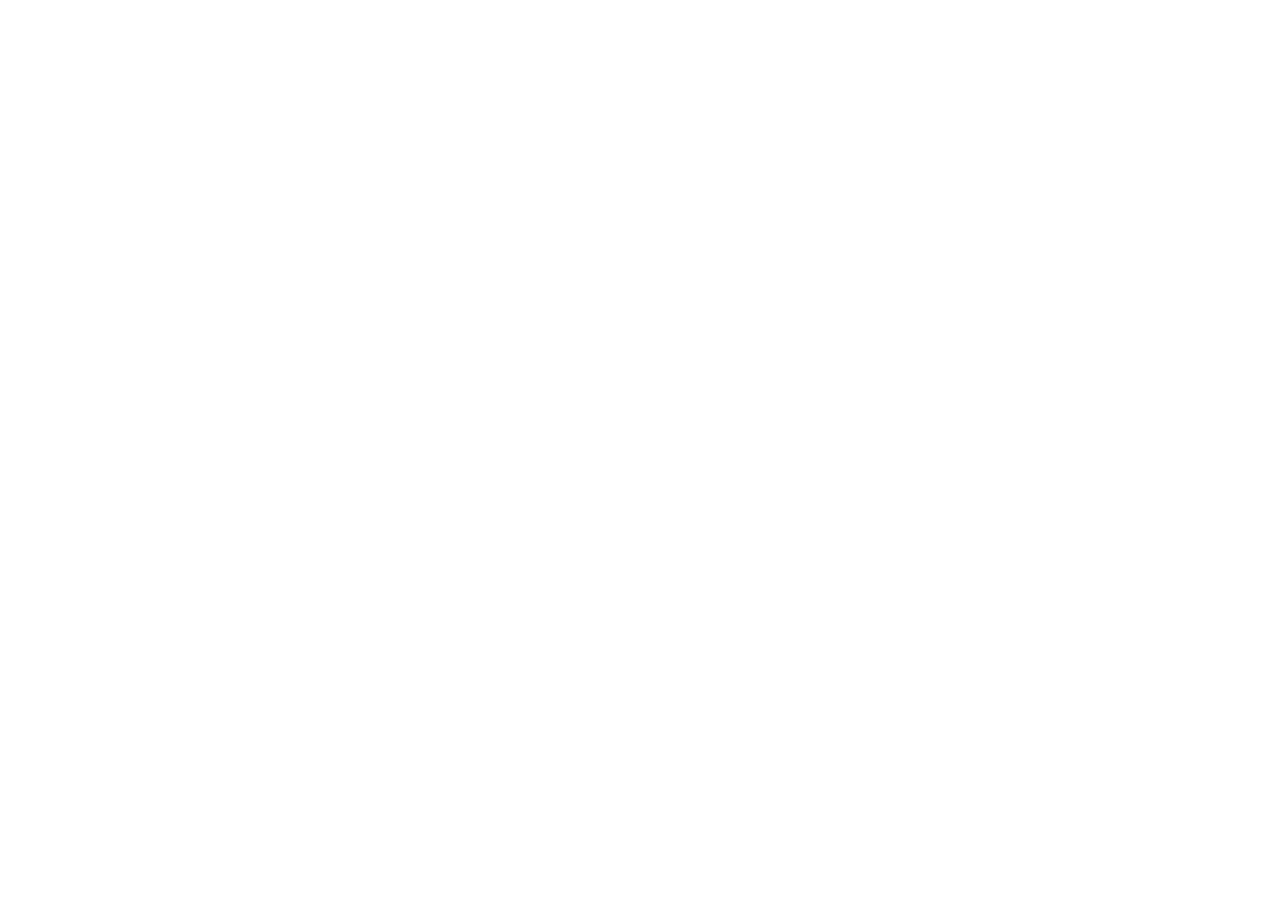
==== chapter.html @ 1bb2d806 "Add files via upload" ====
<!DOCTYPE html>
<html>
<head>
<title>Chapter Practice</title>
<link rel="stylesheet" href="style.css">
</head>

<body>

<h1 id="chapterTitle"></h1>

<div id="questions"></div>

<script src="script.js"></script>

</body>
</html>
---- style.css ----
body{
font-family:Arial;
max-width:800px;
margin:auto;
padding:20px;
}

.question{
border:1px solid #ccc;
padding:10px;
margin-bottom:15px;
}
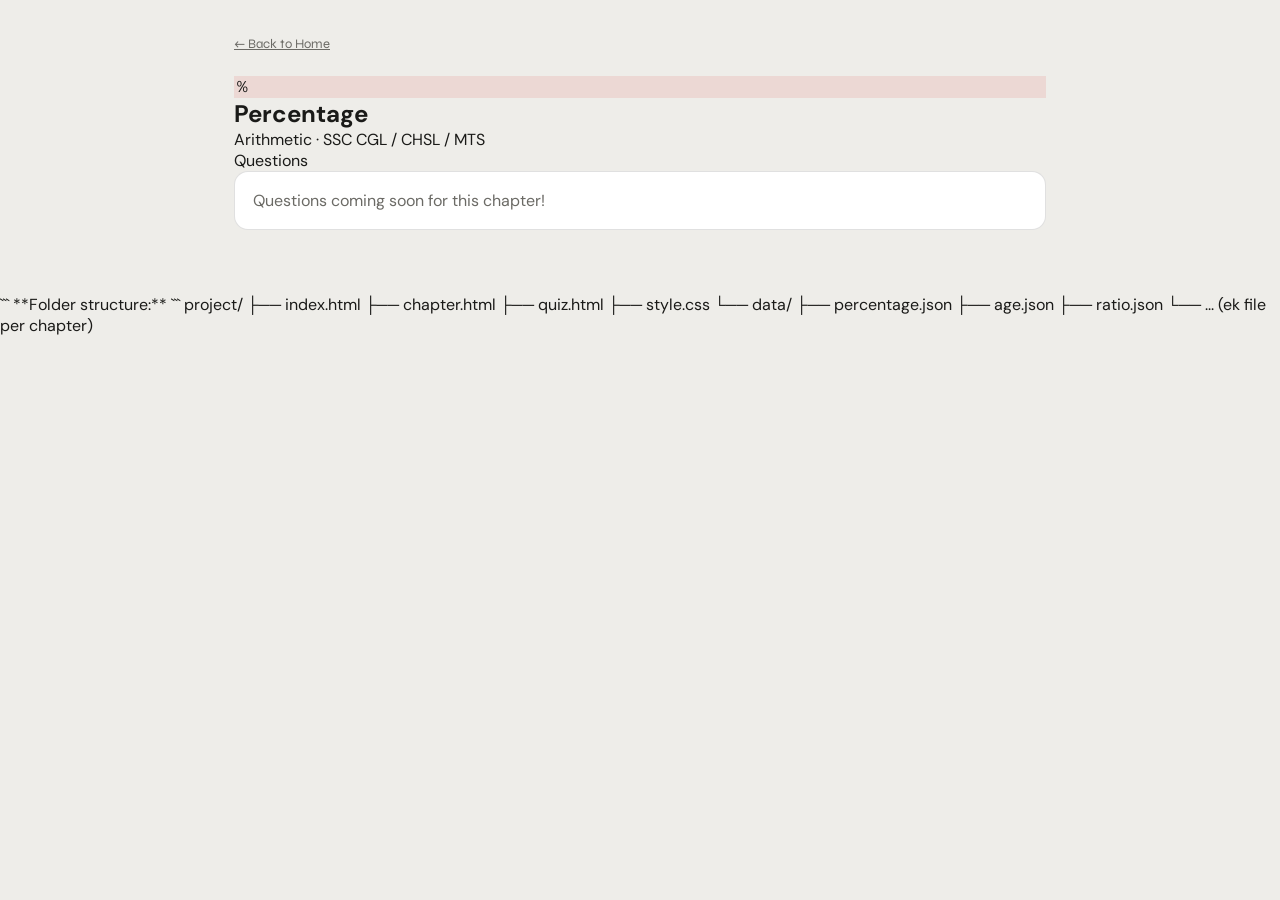
==== commit 5433eadc: "Update chapter.html" ====
--- a/chapter.html
+++ b/chapter.html
@@ -1,17 +1,181 @@
 <!DOCTYPE html>
-<html>
+<html lang="en">
 <head>
+<meta charset="UTF-8">
+<meta name="viewport" content="width=device-width, initial-scale=1.0">
 <title>Chapter Practice</title>
 <link rel="stylesheet" href="style.css">
 </head>
+<body>
+<div class="wrap">
 
-<body>
+  <a href="index.html" class="back-btn">← Back to Home</a>
 
-<h1 id="chapterTitle"></h1>
+  <div class="chapter-hero">
+    <div class="chapter-icon" id="chIcon"></div>
+    <div>
+      <h2 id="chTitle">Loading...</h2>
+      <p id="chMeta"></p>
+    </div>
+  </div>
 
-<div id="questions"></div>
+  <div class="section-title" id="qLabel">Questions</div>
+  <div id="qContainer"></div>
+  <div class="pagination" id="pagination"></div>
 
-<script src="script.js"></script>
+</div>
 
+<script>
+const chapterMeta = {
+  age:                     { name: "Age Problems",            icon: "👤", color: "#E24B4A", tag: "Algebra"    },
+  average:                 { name: "Average",                 icon: "📊", color: "#378ADD", tag: "Arithmetic" },
+  boat_stream:             { name: "Boat & Stream",           icon: "⛵", color: "#1D9E75", tag: "Speed"      },
+  "co-ordinate_geometry":  { name: "Coordinate Geometry",     icon: "📐", color: "#BA7517", tag: "Geometry"   },
+  compound_interest:       { name: "Compound Interest",       icon: "📈", color: "#7F77DD", tag: "Finance"    },
+  DI:                      { name: "Data Interpretation",     icon: "🔢", color: "#D4537E", tag: "DI"         },
+  discount:                { name: "Discount",                icon: "🏷️", color: "#1D9E75", tag: "Commerce"   },
+  geometry:                { name: "Geometry",                icon: "📏", color: "#E24B4A", tag: "Geometry"   },
+  height_distance:         { name: "Height & Distance",       icon: "🏔️", color: "#378ADD", tag: "Trig"       },
+  mensuration:             { name: "Mensuration",             icon: "📦", color: "#BA7517", tag: "Geometry"   },
+  mixture_alligation:      { name: "Mixture & Alligation",    icon: "⚗️", color: "#7F77DD", tag: "Arithmetic" },
+  partnership:             { name: "Partnership",             icon: "🤝", color: "#D4537E", tag: "Ratio"      },
+  percentage:              { name: "Percentage",              icon: "％", color: "#E24B4A", tag: "Arithmetic" },
+  "permutation_&_combination":{ name:"Permutation & Combination",icon:"🎲",color:"#378ADD", tag: "P&C"       },
+  pipe_cistern:            { name: "Pipe & Cistern",          icon: "🚿", color: "#1D9E75", tag: "Work"       },
+  probability:             { name: "Probability",             icon: "🎯", color: "#BA7517", tag: "P&C"        },
+  profit_loss:             { name: "Profit & Loss",           icon: "💰", color: "#7F77DD", tag: "Commerce"   },
+  proportion:              { name: "Proportion",              icon: "⚖️", color: "#D4537E", tag: "Ratio"      },
+  race_circular_motion:    { name: "Race & Circular Motion",  icon: "🏃", color: "#E24B4A", tag: "Speed"      },
+  ratio:                   { name: "Ratio",                   icon: "🔵", color: "#378ADD", tag: "Ratio"      },
+  simple_interest:         { name: "Simple Interest",         icon: "🏦", color: "#1D9E75", tag: "Finance"    },
+  statistics:              { name: "Statistics",              icon: "📉", color: "#BA7517", tag: "Stats"      },
+  time_discount:           { name: "Time & Discount",         icon: "⏳", color: "#7F77DD", tag: "Finance"    },
+  time_work:               { name: "Time & Work",             icon: "🔧", color: "#D4537E", tag: "Work"       },
+  train:                   { name: "Train",                   icon: "🚂", color: "#E24B4A", tag: "Speed"      },
+};
+
+const params  = new URLSearchParams(window.location.search);
+const slug    = params.get('chapter') || 'percentage';
+const meta    = chapterMeta[slug] || { name: slug, icon: "📘", color: "#E24B4A", tag: "" };
+
+// Apply chapter color globally
+document.documentElement.style.setProperty('--chapter-color', meta.color);
+
+// Fill hero
+document.getElementById('chTitle').textContent = meta.name;
+document.getElementById('chMeta').textContent  = `${meta.tag} · SSC CGL / CHSL / MTS`;
+const iconEl = document.getElementById('chIcon');
+iconEl.textContent = meta.icon;
+iconEl.style.background = meta.color + '22';
+
+// Load questions from JSON file
+const PER_PAGE = 10;
+let allQ = [], currentPage = 1;
+
+async function loadQuestions() {
+  try {
+    const res  = await fetch(`data/${slug}.json`);
+    allQ = await res.json();
+    document.getElementById('qLabel').textContent =
+      `${allQ.length} Questions`;
+    renderPage(1);
+    renderPagination();
+  } catch(e) {
+    document.getElementById('qContainer').innerHTML =
+      `<div class="q-card"><div class="q-text" style="color:var(--t2)">
+        Questions coming soon for this chapter!
+      </div></div>`;
+  }
+}
+
+function renderPage(page) {
+  currentPage = page;
+  const start = (page - 1) * PER_PAGE;
+  const slice = allQ.slice(start, start + PER_PAGE);
+  const container = document.getElementById('qContainer');
+
+  container.innerHTML = slice.map((q, i) => {
+    const qNum = start + i + 1;
+    const opts = q.options.map((o, oi) => `
+      <button class="opt" onclick="checkAns(this, ${oi}, ${q.answer}, '${escHtml(q.solution || '')}')"
+        data-idx="${oi}">${String.fromCharCode(65+oi)}. ${o}</button>
+    `).join('');
+    return `
+      <div class="q-card">
+        <div class="q-num">Q${qNum}</div>
+        <div class="q-text">${q.question}</div>
+        <div class="options" id="opts-${qNum}">${opts}</div>
+        <button class="show-ans-btn" onclick="showSolution(this, ${q.answer}, ${qNum})">
+          Show Answer
+        </button>
+        <div class="solution-box" id="sol-${qNum}"></div>
+      </div>`;
+  }).join('');
+
+  window.scrollTo({ top: 0, behavior: 'smooth' });
+  updatePaginationActive();
+}
+
+function checkAns(btn, selected, correct, solution) {
+  const container = btn.closest('.options');
+  const btns = container.querySelectorAll('.opt');
+  btns.forEach(b => { b.disabled = true; });
+  btn.classList.add(selected === correct ? 'correct' : 'wrong');
+  if (selected !== correct) btns[correct].classList.add('reveal');
+
+  // show solution
+  const card = btn.closest('.q-card');
+  const solBox = card.querySelector('.solution-box');
+  if (solution) {
+    solBox.innerHTML = `<strong>Solution:</strong> ${solution}`;
+    solBox.classList.add('open');
+  }
+}
+
+function showSolution(btn, correct, qNum) {
+  const card = btn.closest('.q-card');
+  const opts = card.querySelectorAll('.opt');
+  opts.forEach(b => b.disabled = true);
+  opts[correct].classList.add('reveal');
+  btn.style.display = 'none';
+  const solBox = document.getElementById(`sol-${qNum}`);
+  solBox.classList.add('open');
+}
+
+function renderPagination() {
+  const total = Math.ceil(allQ.length / PER_PAGE);
+  const pg = document.getElementById('pagination');
+  pg.innerHTML = Array.from({length: total}, (_, i) =>
+    `<button class="page-btn" onclick="renderPage(${i+1})">${i+1}</button>`
+  ).join('');
+  updatePaginationActive();
+}
+
+function updatePaginationActive() {
+  document.querySelectorAll('.page-btn').forEach((b, i) => {
+    b.classList.toggle('active', i + 1 === currentPage);
+  });
+}
+
+function escHtml(s) {
+  return s.replace(/'/g,"&#39;").replace(/"/g,"&quot;");
+}
+
+loadQuestions();
+</script>
 </body>
-</html>+</html>
+```
+
+**Folder structure:**
+```
+project/
+├── index.html
+├── chapter.html
+├── quiz.html
+├── style.css
+└── data/
+    ├── percentage.json
+    ├── age.json
+    ├── ratio.json
+    └── ... (ek file per chapter)
--- a/style.css
+++ b/style.css
@@ -1,12 +1,207 @@
-body{
-font-family:Arial;
-max-width:800px;
-margin:auto;
-padding:20px;
-}
-
-.question{
-border:1px solid #ccc;
-padding:10px;
-margin-bottom:15px;
-}+@import url('https://fonts.googleapis.com/css2?family=Syne:wght@400;600;700;800&family=DM+Sans:wght@400;500&display=swap');
+
+/* Reset */
+* {
+  box-sizing: border-box;
+  margin: 0;
+  padding: 0;
+  -webkit-tap-highlight-color: transparent;
+}
+
+html {
+  scroll-behavior: smooth;
+}
+
+:root {
+  --accent: #E24B4A;
+  --accent2: #378ADD;
+  --accent3: #1D9E75;
+  --bg: #ffffff;
+  --bg2: #f5f5f3;
+  --bg3: #eeede9;
+  --t1: #1a1a18;
+  --t2: #6b6a65;
+  --bd: rgba(0, 0, 0, 0.12);
+}
+
+body {
+  font-family: 'DM Sans', sans-serif;
+  background: var(--bg3);
+  color: var(--t1);
+  min-height: 100vh;
+}
+
+.wrap {
+  max-width: 860px;
+  margin: 0 auto;
+  padding: 2rem 1.5rem;
+}
+
+/* Hero */
+.hero {
+  text-align: center;
+  margin-bottom: 2rem;
+}
+.hero h1 {
+  font-family: 'Syne', sans-serif;
+  font-size: 2.2rem;
+  font-weight: 800;
+  letter-spacing: -0.03em;
+}
+.hero h1 span { color: var(--accent); }
+.hero p {
+  font-size: 14px;
+  color: var(--t2);
+  margin-top: 6px;
+}
+
+/* Search */
+.search-bar {
+  position: relative;
+  max-width: 480px;
+  margin: 1.2rem auto 0;
+}
+.search-bar input {
+  width: 100%;
+  padding: 10px 16px 10px 38px;
+  border: 1px solid #d0cfc8;
+  border-radius: 12px;
+  background: var(--bg);
+  font-size: 14px;
+  outline: none;
+}
+.search-bar input:focus {
+  border-color: var(--accent);
+  outline: 2px solid var(--accent);
+}
+.search-bar svg {
+  position: absolute;
+  left: 12px;
+  top: 50%;
+  transform: translateY(-50%);
+  opacity: 0.4;
+}
+
+/* Stats */
+.stats-row {
+  display: flex;
+  gap: 10px;
+  justify-content: center;
+  margin-bottom: 1.5rem;
+  flex-wrap: wrap;
+}
+.stat {
+  background: var(--bg);
+  border: 1px solid var(--bd);
+  border-radius: 8px;
+  padding: 10px 22px;
+  text-align: center;
+}
+.stat .num {
+  font-family: 'Syne', sans-serif;
+  font-size: 22px;
+  font-weight: 700;
+}
+.stat .lbl {
+  font-size: 11px;
+  color: var(--t2);
+}
+
+/* Grid */
+.grid {
+  display: grid;
+  grid-template-columns: repeat(auto-fill, minmax(150px, 1fr));
+  gap: 10px;
+  margin-bottom: 2rem;
+}
+
+.card {
+  background: var(--bg);
+  border: 1px solid var(--bd);
+  border-radius: 12px;
+  padding: 14px;
+  cursor: pointer;
+  transition: all 0.18s;
+  position: relative;
+  text-decoration: none;
+  display: block;
+  will-change: transform;
+}
+.card:hover {
+  border-color: var(--card-color, var(--accent));
+  transform: translateY(-2px);
+  background: var(--bg2);
+  box-shadow: 0 4px 16px rgba(0,0,0,0.07);
+}
+.card::before {
+  content: '';
+  position: absolute;
+  top: 0;
+  left: 0;
+  width: 3px;
+  height: 100%;
+  background: var(--card-color, var(--accent));
+}
+
+/* Quiz Button */
+.quiz-btn {
+  display: flex;
+  justify-content: space-between;
+  background: var(--accent);
+  color: #fff;
+  border-radius: 12px;
+  padding: 16px 22px;
+  font-family: 'Syne';
+  font-weight: 700;
+  text-decoration: none;
+}
+
+/* Chapter Page */
+.back-btn {
+  display: inline-flex;
+  gap: 6px;
+  font-family: 'Syne';
+  font-size: 13px;
+  color: var(--t2);
+  margin-bottom: 1.5rem;
+}
+
+.q-card {
+  background: var(--bg);
+  border: 1px solid var(--bd);
+  border-radius: 14px;
+  padding: 18px;
+  margin-bottom: 12px;
+}
+
+.options {
+  display: grid;
+  grid-template-columns: 1fr 1fr;
+  gap: 8px;
+}
+.opt {
+  padding: 9px 14px;
+  border: 1px solid var(--bd);
+  border-radius: 8px;
+  cursor: pointer;
+  background: var(--bg2);
+}
+
+.pagination {
+  display: flex;
+  justify-content: center;
+  gap: 8px;
+  margin-top: 2rem;
+}
+
+/* Dark Mode (ONLY variables) */
+@media (prefers-color-scheme: dark) {
+  :root {
+    --bg: #1e1e1c;
+    --bg2: #2a2a28;
+    --bg3: #161614;
+    --t1: #f0efe8;
+    --t2: #9a9990;
+    --bd: rgba(255,255,255,0.1);
+  }
+}
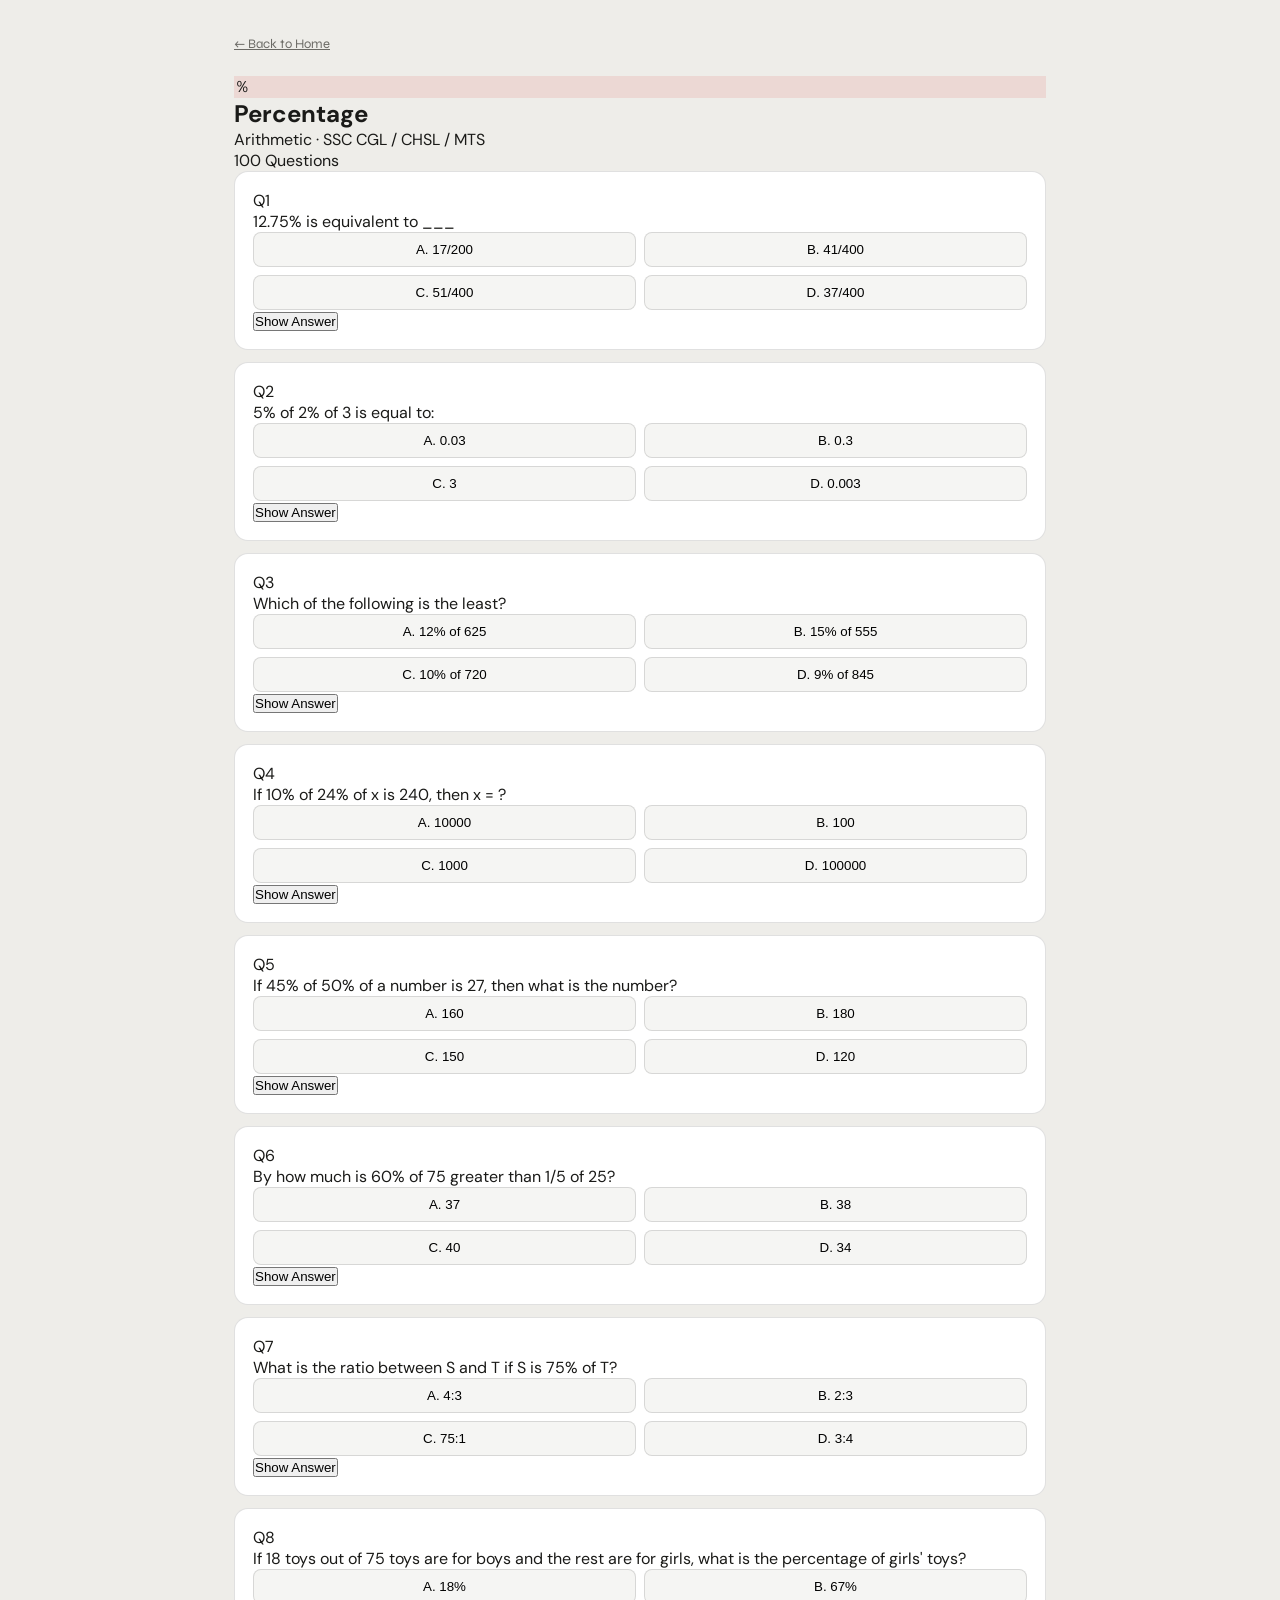
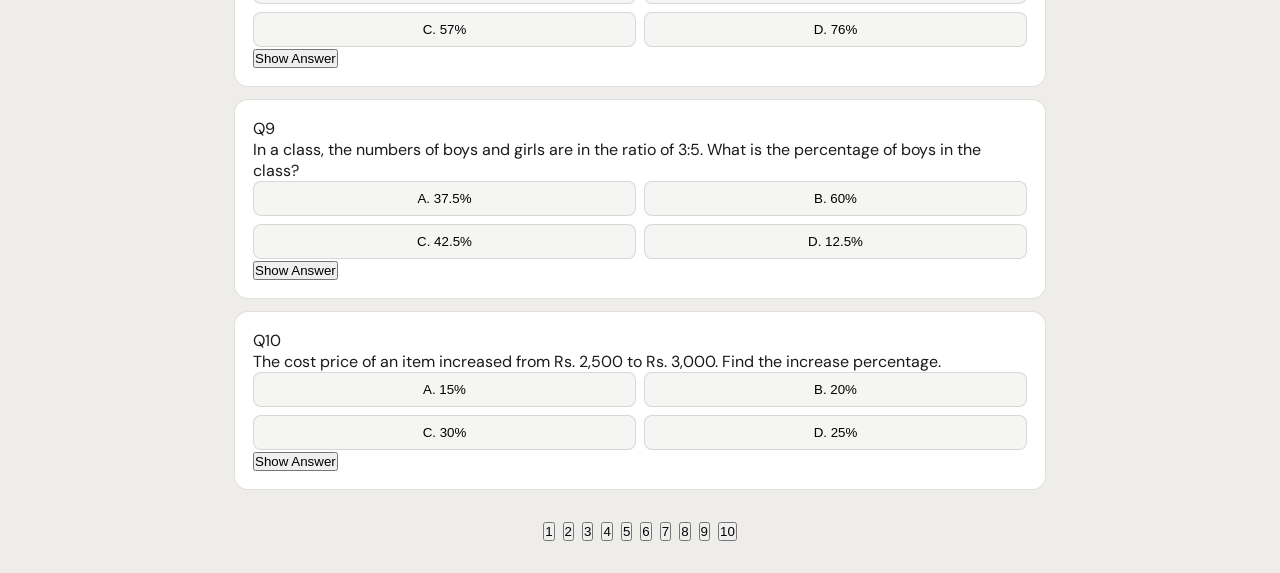
==== commit b7991bcd: "Refactor chapter.html for improved structure" ====
--- a/chapter.html
+++ b/chapter.html
@@ -27,64 +27,70 @@
 
 <script>
 const chapterMeta = {
-  age:                     { name: "Age Problems",            icon: "👤", color: "#E24B4A", tag: "Algebra"    },
-  average:                 { name: "Average",                 icon: "📊", color: "#378ADD", tag: "Arithmetic" },
-  boat_stream:             { name: "Boat & Stream",           icon: "⛵", color: "#1D9E75", tag: "Speed"      },
-  "co-ordinate_geometry":  { name: "Coordinate Geometry",     icon: "📐", color: "#BA7517", tag: "Geometry"   },
-  compound_interest:       { name: "Compound Interest",       icon: "📈", color: "#7F77DD", tag: "Finance"    },
-  DI:                      { name: "Data Interpretation",     icon: "🔢", color: "#D4537E", tag: "DI"         },
-  discount:                { name: "Discount",                icon: "🏷️", color: "#1D9E75", tag: "Commerce"   },
-  geometry:                { name: "Geometry",                icon: "📏", color: "#E24B4A", tag: "Geometry"   },
-  height_distance:         { name: "Height & Distance",       icon: "🏔️", color: "#378ADD", tag: "Trig"       },
-  mensuration:             { name: "Mensuration",             icon: "📦", color: "#BA7517", tag: "Geometry"   },
-  mixture_alligation:      { name: "Mixture & Alligation",    icon: "⚗️", color: "#7F77DD", tag: "Arithmetic" },
-  partnership:             { name: "Partnership",             icon: "🤝", color: "#D4537E", tag: "Ratio"      },
-  percentage:              { name: "Percentage",              icon: "％", color: "#E24B4A", tag: "Arithmetic" },
-  "permutation_&_combination":{ name:"Permutation & Combination",icon:"🎲",color:"#378ADD", tag: "P&C"       },
-  pipe_cistern:            { name: "Pipe & Cistern",          icon: "🚿", color: "#1D9E75", tag: "Work"       },
-  probability:             { name: "Probability",             icon: "🎯", color: "#BA7517", tag: "P&C"        },
-  profit_loss:             { name: "Profit & Loss",           icon: "💰", color: "#7F77DD", tag: "Commerce"   },
-  proportion:              { name: "Proportion",              icon: "⚖️", color: "#D4537E", tag: "Ratio"      },
-  race_circular_motion:    { name: "Race & Circular Motion",  icon: "🏃", color: "#E24B4A", tag: "Speed"      },
-  ratio:                   { name: "Ratio",                   icon: "🔵", color: "#378ADD", tag: "Ratio"      },
-  simple_interest:         { name: "Simple Interest",         icon: "🏦", color: "#1D9E75", tag: "Finance"    },
-  statistics:              { name: "Statistics",              icon: "📉", color: "#BA7517", tag: "Stats"      },
-  time_discount:           { name: "Time & Discount",         icon: "⏳", color: "#7F77DD", tag: "Finance"    },
-  time_work:               { name: "Time & Work",             icon: "🔧", color: "#D4537E", tag: "Work"       },
-  train:                   { name: "Train",                   icon: "🚂", color: "#E24B4A", tag: "Speed"      },
+  age:                        { name: "Age Problems",             icon: "👤", color: "#E24B4A", tag: "Algebra"    },
+  average:                    { name: "Average",                  icon: "📊", color: "#378ADD", tag: "Arithmetic" },
+  boat_stream:                { name: "Boat & Stream",            icon: "⛵", color: "#1D9E75", tag: "Speed"      },
+  "co-ordinate_geometry":     { name: "Coordinate Geometry",      icon: "📐", color: "#BA7517", tag: "Geometry"   },
+  compound_interest:          { name: "Compound Interest",        icon: "📈", color: "#7F77DD", tag: "Finance"    },
+  DI:                         { name: "Data Interpretation",      icon: "🔢", color: "#D4537E", tag: "DI"         },
+  discount:                   { name: "Discount",                 icon: "🏷️", color: "#1D9E75", tag: "Commerce"   },
+  geometry:                   { name: "Geometry",                 icon: "📏", color: "#E24B4A", tag: "Geometry"   },
+  height_distance:            { name: "Height & Distance",        icon: "🏔️", color: "#378ADD", tag: "Trig"       },
+  mensuration:                { name: "Mensuration",              icon: "📦", color: "#BA7517", tag: "Geometry"   },
+  mixture_alligation:         { name: "Mixture & Alligation",     icon: "⚗️", color: "#7F77DD", tag: "Arithmetic" },
+  partnership:                { name: "Partnership",              icon: "🤝", color: "#D4537E", tag: "Ratio"      },
+  percentage:                 { name: "Percentage",               icon: "％", color: "#E24B4A", tag: "Arithmetic" },
+  "permutation_&_combination":{ name: "Permutation & Combination",icon: "🎲", color: "#378ADD", tag: "P&C"        },
+  pipe_cistern:               { name: "Pipe & Cistern",           icon: "🚿", color: "#1D9E75", tag: "Work"       },
+  probability:                { name: "Probability",              icon: "🎯", color: "#BA7517", tag: "P&C"        },
+  profit_loss:                { name: "Profit & Loss",            icon: "💰", color: "#7F77DD", tag: "Commerce"   },
+  proportion:                 { name: "Proportion",               icon: "⚖️", color: "#D4537E", tag: "Ratio"      },
+  race_circular_motion:       { name: "Race & Circular Motion",   icon: "🏃", color: "#E24B4A", tag: "Speed"      },
+  ratio:                      { name: "Ratio",                    icon: "🔵", color: "#378ADD", tag: "Ratio"      },
+  simple_interest:            { name: "Simple Interest",          icon: "🏦", color: "#1D9E75", tag: "Finance"    },
+  statistics:                 { name: "Statistics",               icon: "📉", color: "#BA7517", tag: "Stats"      },
+  time_discount:              { name: "Time & Discount",          icon: "⏳", color: "#7F77DD", tag: "Finance"    },
+  time_work:                  { name: "Time & Work",              icon: "🔧", color: "#D4537E", tag: "Work"       },
+  train:                      { name: "Train",                    icon: "🚂", color: "#E24B4A", tag: "Speed"      },
 };
 
-const params  = new URLSearchParams(window.location.search);
-const slug    = params.get('chapter') || 'percentage';
-const meta    = chapterMeta[slug] || { name: slug, icon: "📘", color: "#E24B4A", tag: "" };
+// "A" -> 0, "B" -> 1, "C" -> 2, "D" -> 3
+function answerToIndex(ans) {
+  return "ABCD".indexOf(ans.trim().toUpperCase());
+}
 
-// Apply chapter color globally
+const params = new URLSearchParams(window.location.search);
+const slug   = params.get('chapter') || 'percentage';
+const meta   = chapterMeta[slug] || { name: slug, icon: "📘", color: "#E24B4A", tag: "" };
+
 document.documentElement.style.setProperty('--chapter-color', meta.color);
+document.title = meta.name + " · CGL Practice";
 
-// Fill hero
 document.getElementById('chTitle').textContent = meta.name;
-document.getElementById('chMeta').textContent  = `${meta.tag} · SSC CGL / CHSL / MTS`;
+document.getElementById('chMeta').textContent  = meta.tag + ' · SSC CGL / CHSL / MTS';
 const iconEl = document.getElementById('chIcon');
-iconEl.textContent = meta.icon;
+iconEl.textContent  = meta.icon;
 iconEl.style.background = meta.color + '22';
 
-// Load questions from JSON file
 const PER_PAGE = 10;
 let allQ = [], currentPage = 1;
 
 async function loadQuestions() {
   try {
-    const res  = await fetch(`data/${slug}.json`);
+    // Try questions/ folder first, then root
+    let res = await fetch(`questions/${slug}.json`);
+    if (!res.ok) res = await fetch(`${slug}.json`);
     allQ = await res.json();
-    document.getElementById('qLabel').textContent =
-      `${allQ.length} Questions`;
+    document.getElementById('qLabel').textContent = allQ.length + ' Questions';
     renderPage(1);
     renderPagination();
   } catch(e) {
-    document.getElementById('qContainer').innerHTML =
-      `<div class="q-card"><div class="q-text" style="color:var(--t2)">
-        Questions coming soon for this chapter!
-      </div></div>`;
+    document.getElementById('qContainer').innerHTML = `
+      <div class="q-card">
+        <div class="q-text" style="color:var(--t2)">
+          Questions coming soon for this chapter!
+        </div>
+      </div>`;
   }
 }
 
@@ -95,17 +101,17 @@
   const container = document.getElementById('qContainer');
 
   container.innerHTML = slice.map((q, i) => {
-    const qNum = start + i + 1;
+    const qNum      = start + i + 1;
+    const correctIdx = answerToIndex(q.answer);
     const opts = q.options.map((o, oi) => `
-      <button class="opt" onclick="checkAns(this, ${oi}, ${q.answer}, '${escHtml(q.solution || '')}')"
-        data-idx="${oi}">${String.fromCharCode(65+oi)}. ${o}</button>
+      <button class="opt" onclick="checkAns(this, ${oi}, ${correctIdx}, ${qNum})">${String.fromCharCode(65+oi)}. ${o}</button>
     `).join('');
     return `
-      <div class="q-card">
+      <div class="q-card" id="qcard-${qNum}">
         <div class="q-num">Q${qNum}</div>
         <div class="q-text">${q.question}</div>
         <div class="options" id="opts-${qNum}">${opts}</div>
-        <button class="show-ans-btn" onclick="showSolution(this, ${q.answer}, ${qNum})">
+        <button class="show-ans-btn" id="showbtn-${qNum}" onclick="revealAnswer(${correctIdx}, ${qNum})">
           Show Answer
         </button>
         <div class="solution-box" id="sol-${qNum}"></div>
@@ -116,37 +122,42 @@
   updatePaginationActive();
 }
 
-function checkAns(btn, selected, correct, solution) {
-  const container = btn.closest('.options');
-  const btns = container.querySelectorAll('.opt');
-  btns.forEach(b => { b.disabled = true; });
+function checkAns(btn, selected, correct, qNum) {
+  const optsDiv = document.getElementById('opts-' + qNum);
+  const allBtns = optsDiv.querySelectorAll('.opt');
+
+  // Disable all buttons
+  allBtns.forEach(b => b.disabled = true);
+
+  // Color selected and correct
   btn.classList.add(selected === correct ? 'correct' : 'wrong');
-  if (selected !== correct) btns[correct].classList.add('reveal');
+  if (selected !== correct) allBtns[correct].classList.add('reveal');
 
-  // show solution
-  const card = btn.closest('.q-card');
-  const solBox = card.querySelector('.solution-box');
-  if (solution) {
-    solBox.innerHTML = `<strong>Solution:</strong> ${solution}`;
-    solBox.classList.add('open');
-  }
+  // Hide show answer button
+  document.getElementById('showbtn-' + qNum).style.display = 'none';
+
+  // Show correct answer label
+  const solBox = document.getElementById('sol-' + qNum);
+  solBox.innerHTML = `<strong>Correct Answer:</strong> ${String.fromCharCode(65 + correct)}. ${allBtns[correct].textContent.slice(3)}`;
+  solBox.classList.add('open');
 }
 
-function showSolution(btn, correct, qNum) {
-  const card = btn.closest('.q-card');
-  const opts = card.querySelectorAll('.opt');
-  opts.forEach(b => b.disabled = true);
-  opts[correct].classList.add('reveal');
-  btn.style.display = 'none';
-  const solBox = document.getElementById(`sol-${qNum}`);
+function revealAnswer(correct, qNum) {
+  const optsDiv = document.getElementById('opts-' + qNum);
+  const allBtns = optsDiv.querySelectorAll('.opt');
+  allBtns.forEach(b => b.disabled = true);
+  allBtns[correct].classList.add('reveal');
+  document.getElementById('showbtn-' + qNum).style.display = 'none';
+  const solBox = document.getElementById('sol-' + qNum);
+  solBox.innerHTML = `<strong>Correct Answer:</strong> ${String.fromCharCode(65 + correct)}. ${allBtns[correct].textContent.slice(3)}`;
   solBox.classList.add('open');
 }
 
 function renderPagination() {
   const total = Math.ceil(allQ.length / PER_PAGE);
   const pg = document.getElementById('pagination');
-  pg.innerHTML = Array.from({length: total}, (_, i) =>
-    `<button class="page-btn" onclick="renderPage(${i+1})">${i+1}</button>`
+  pg.innerHTML = Array.from({ length: total }, (_, i) =>
+    `<button class="page-btn" onclick="renderPage(${i + 1})">${i + 1}</button>`
   ).join('');
   updatePaginationActive();
 }
@@ -157,25 +168,7 @@
   });
 }
 
-function escHtml(s) {
-  return s.replace(/'/g,"&#39;").replace(/"/g,"&quot;");
-}
-
 loadQuestions();
 </script>
 </body>
 </html>
-```
-
-**Folder structure:**
-```
-project/
-├── index.html
-├── chapter.html
-├── quiz.html
-├── style.css
-└── data/
-    ├── percentage.json
-    ├── age.json
-    ├── ratio.json
-    └── ... (ek file per chapter)
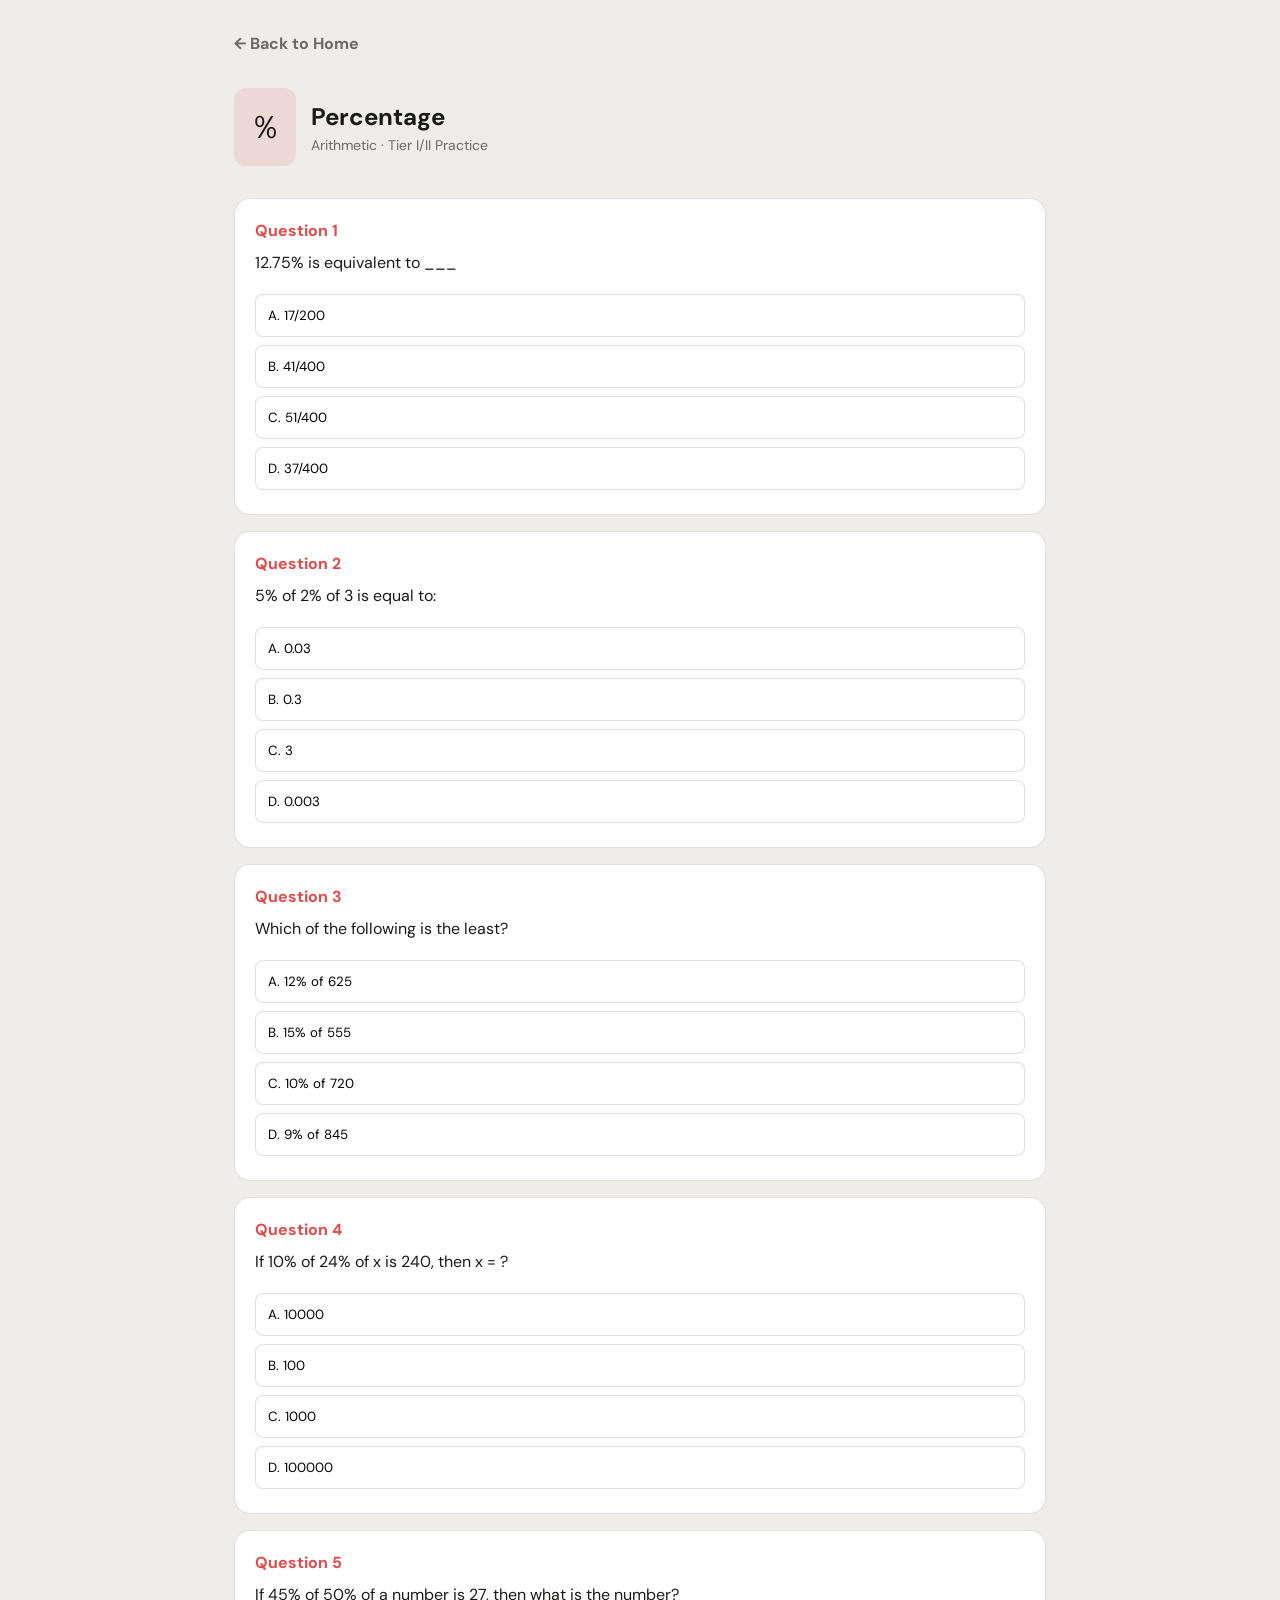
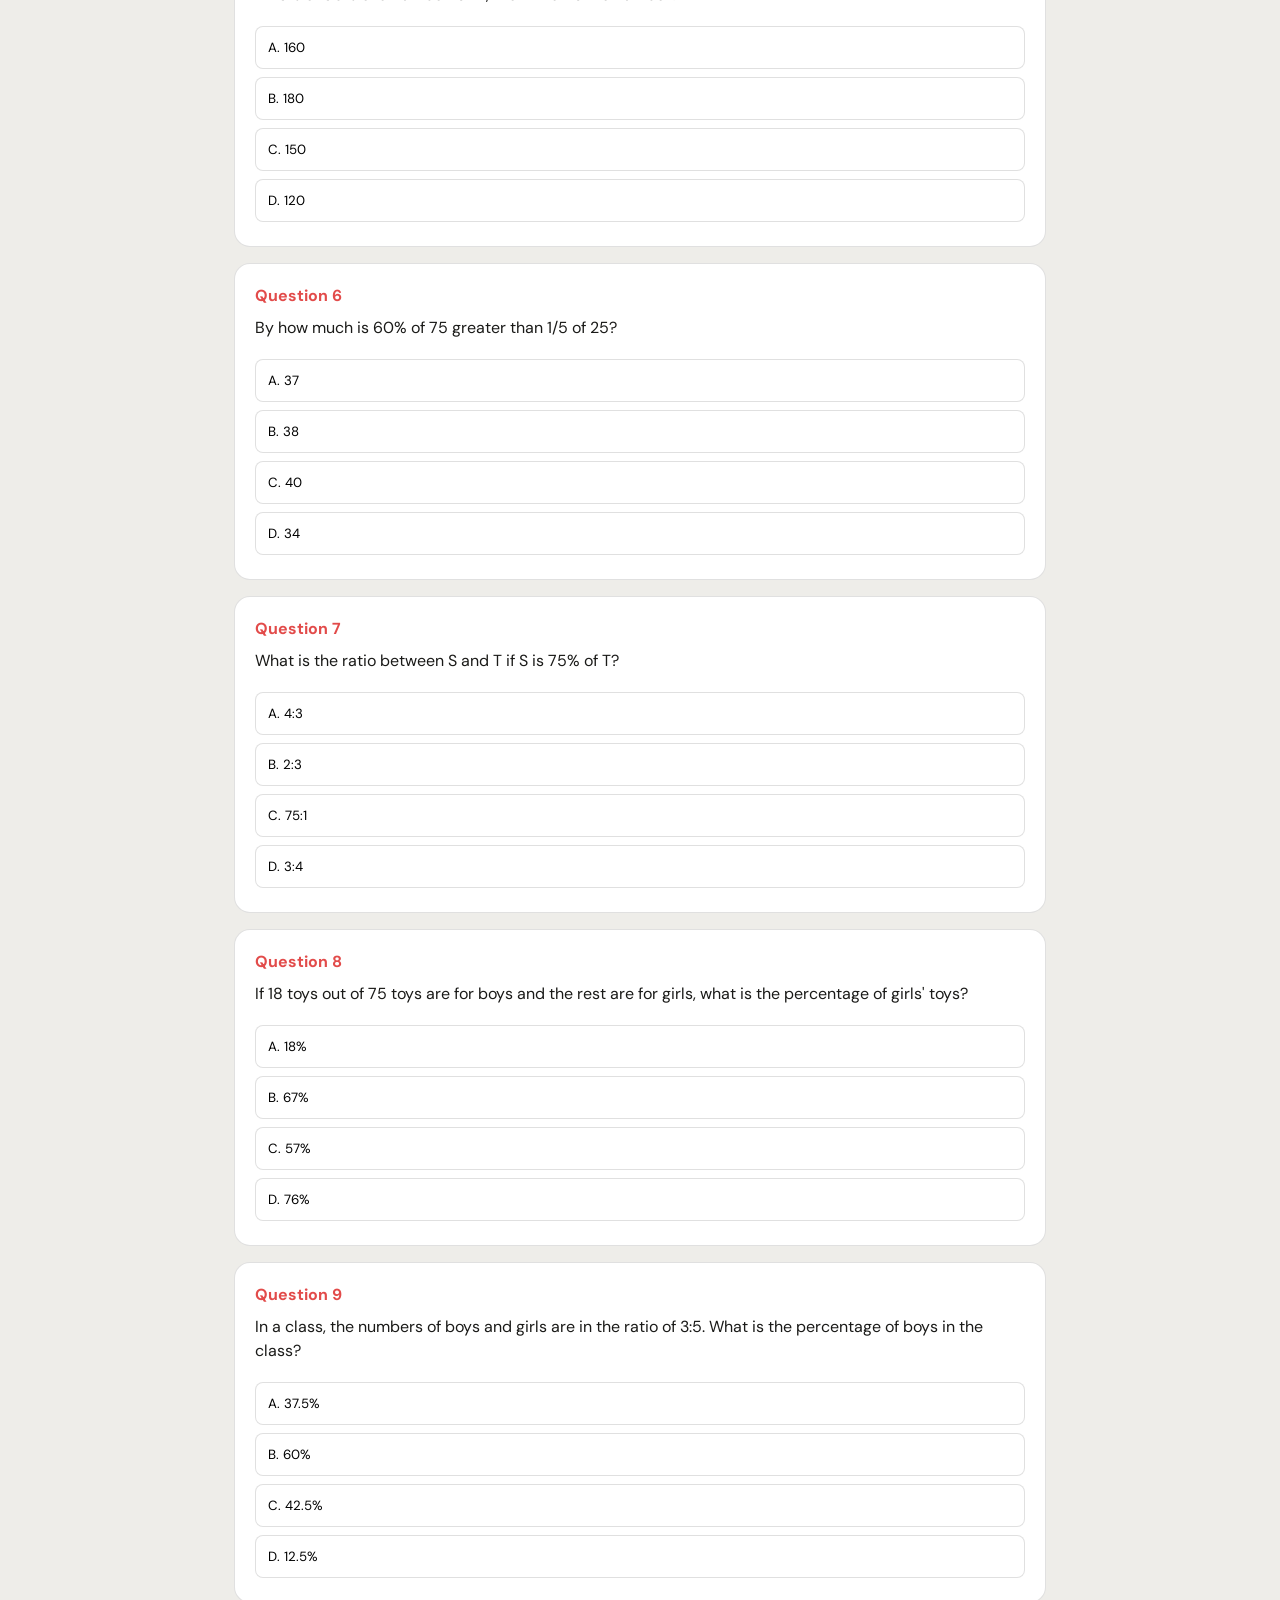
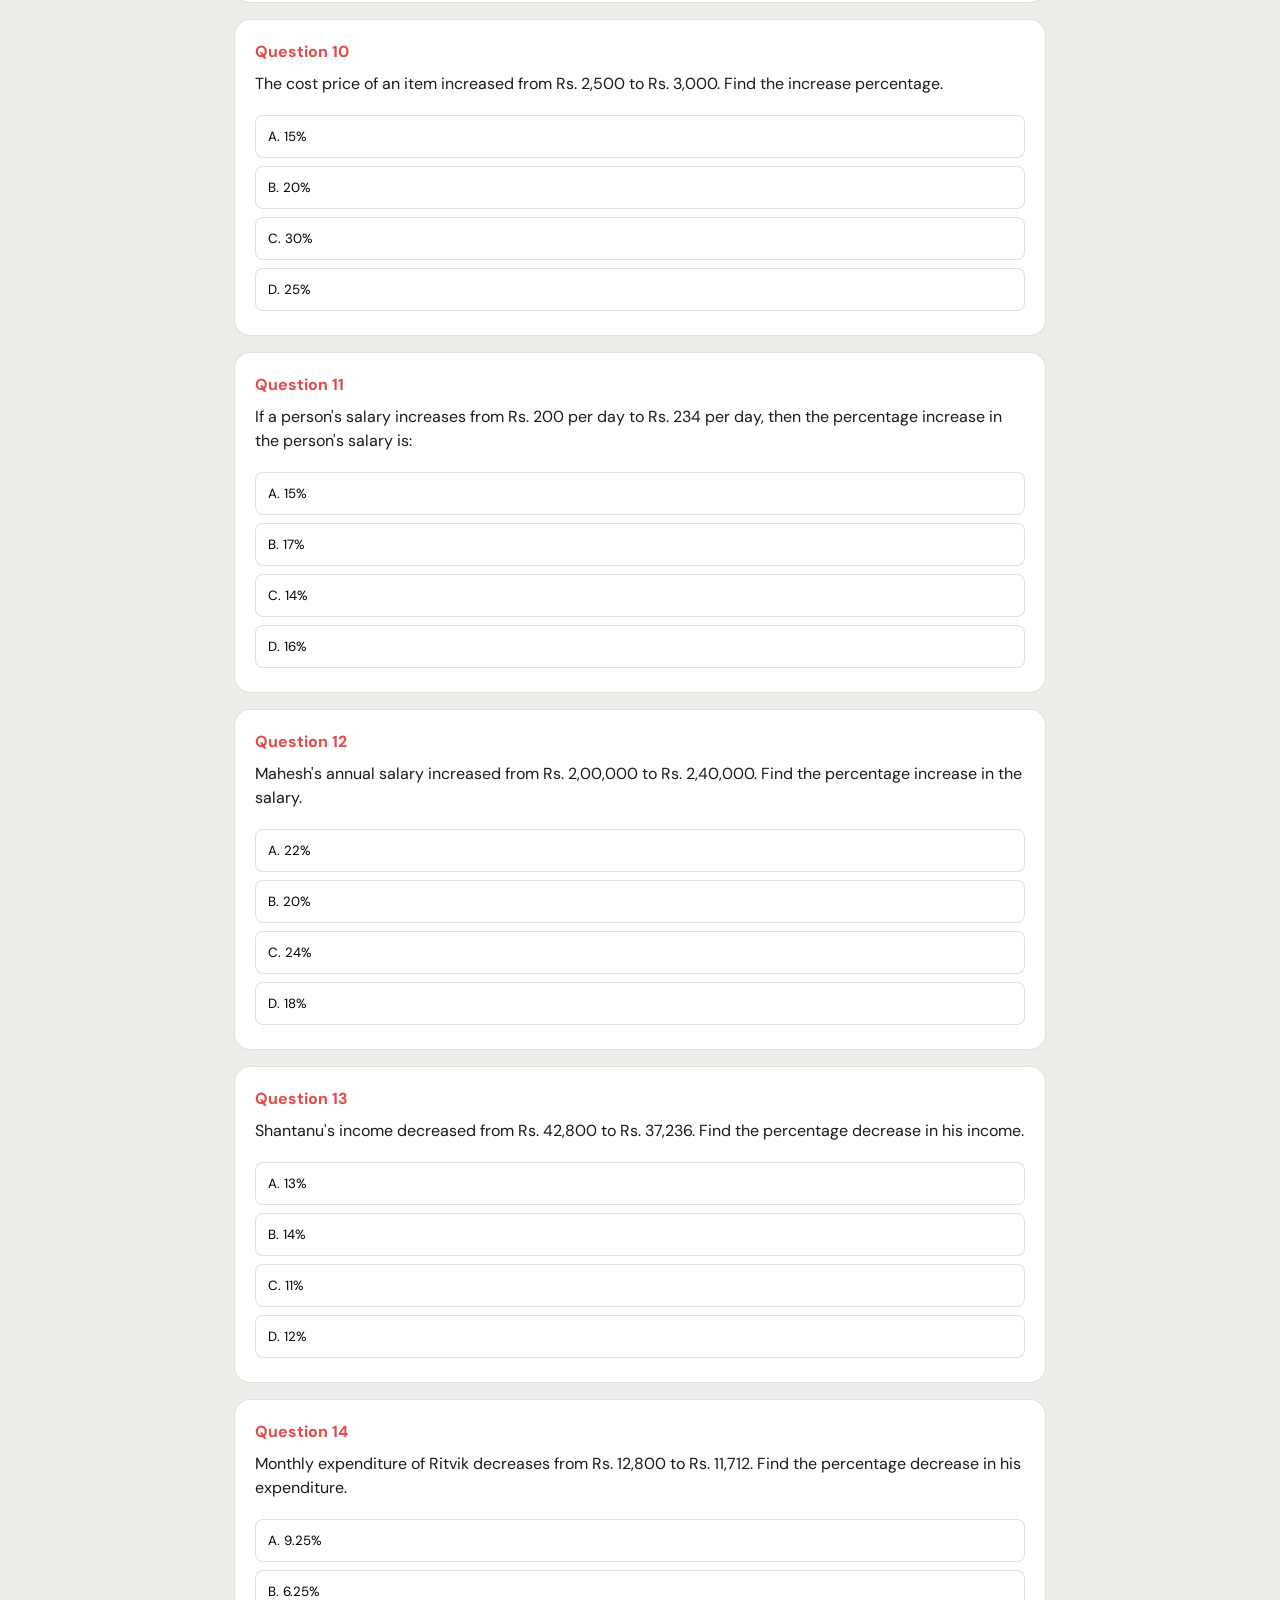
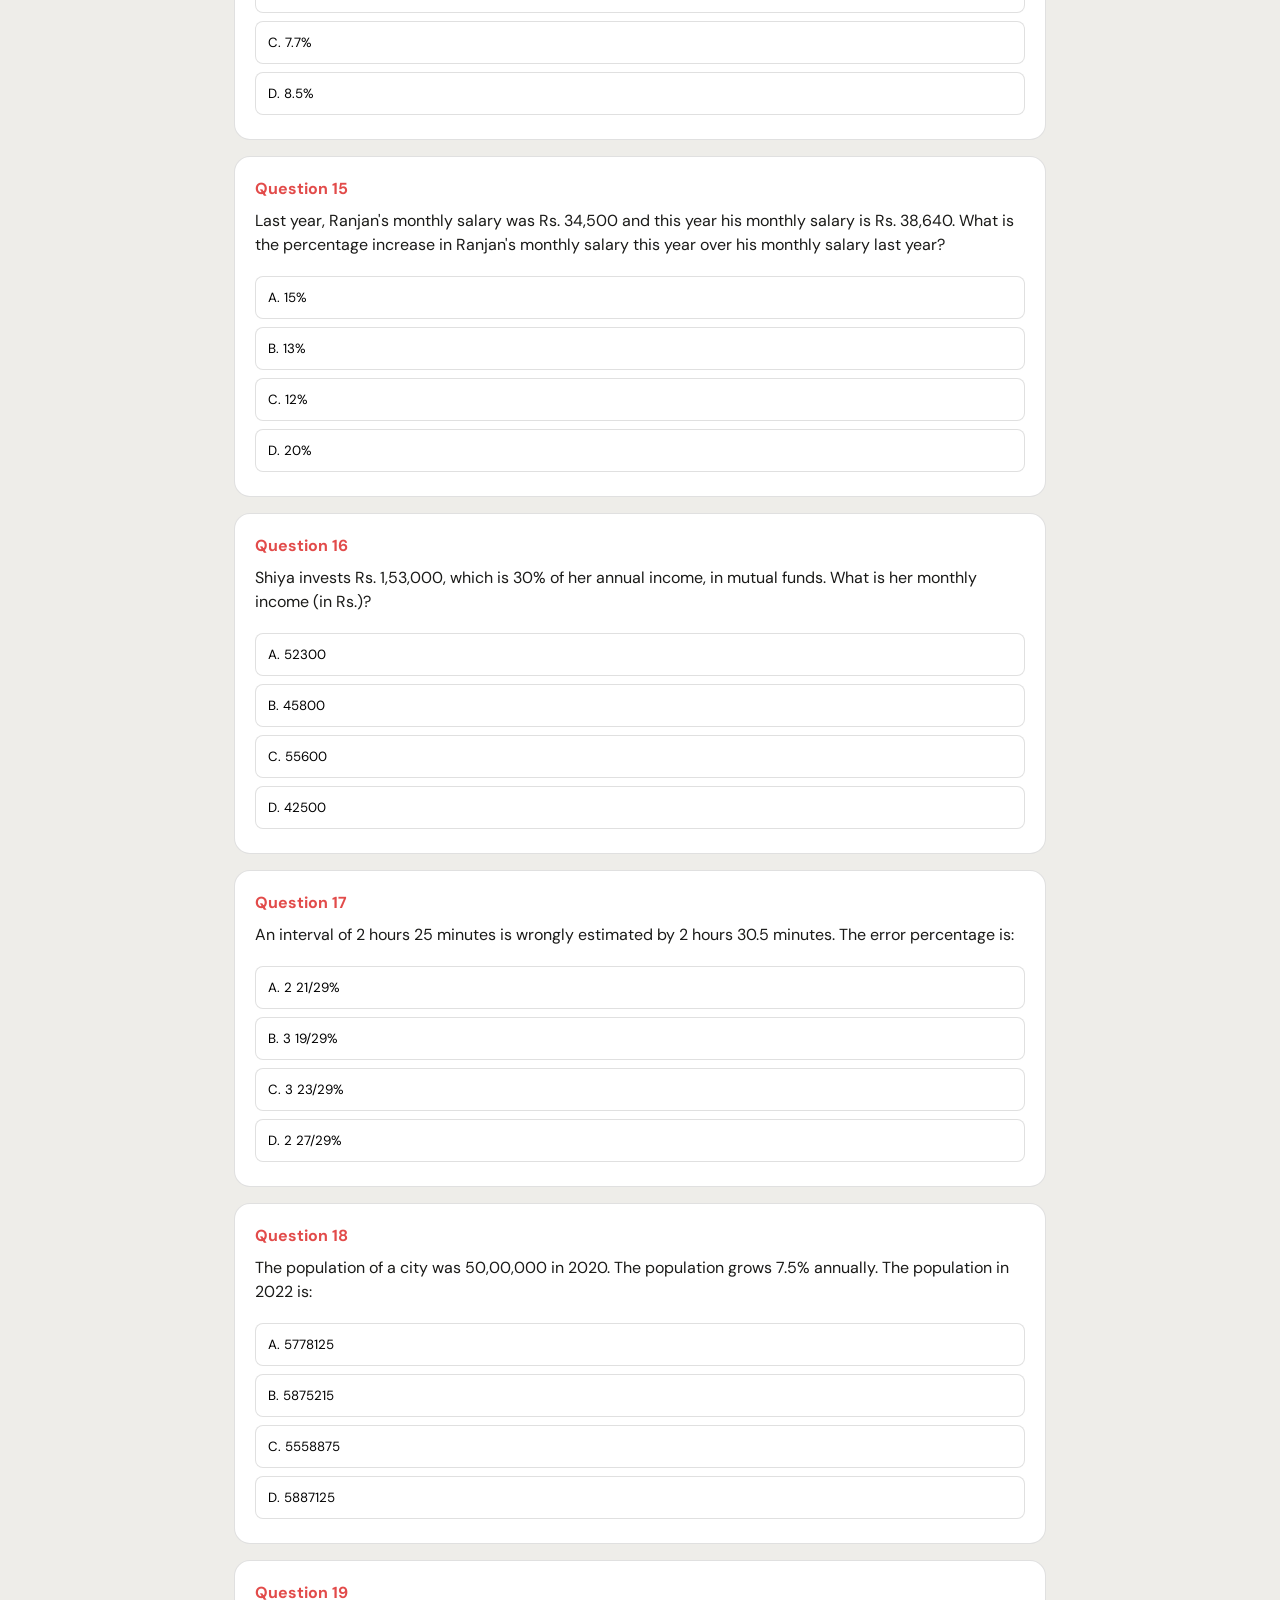
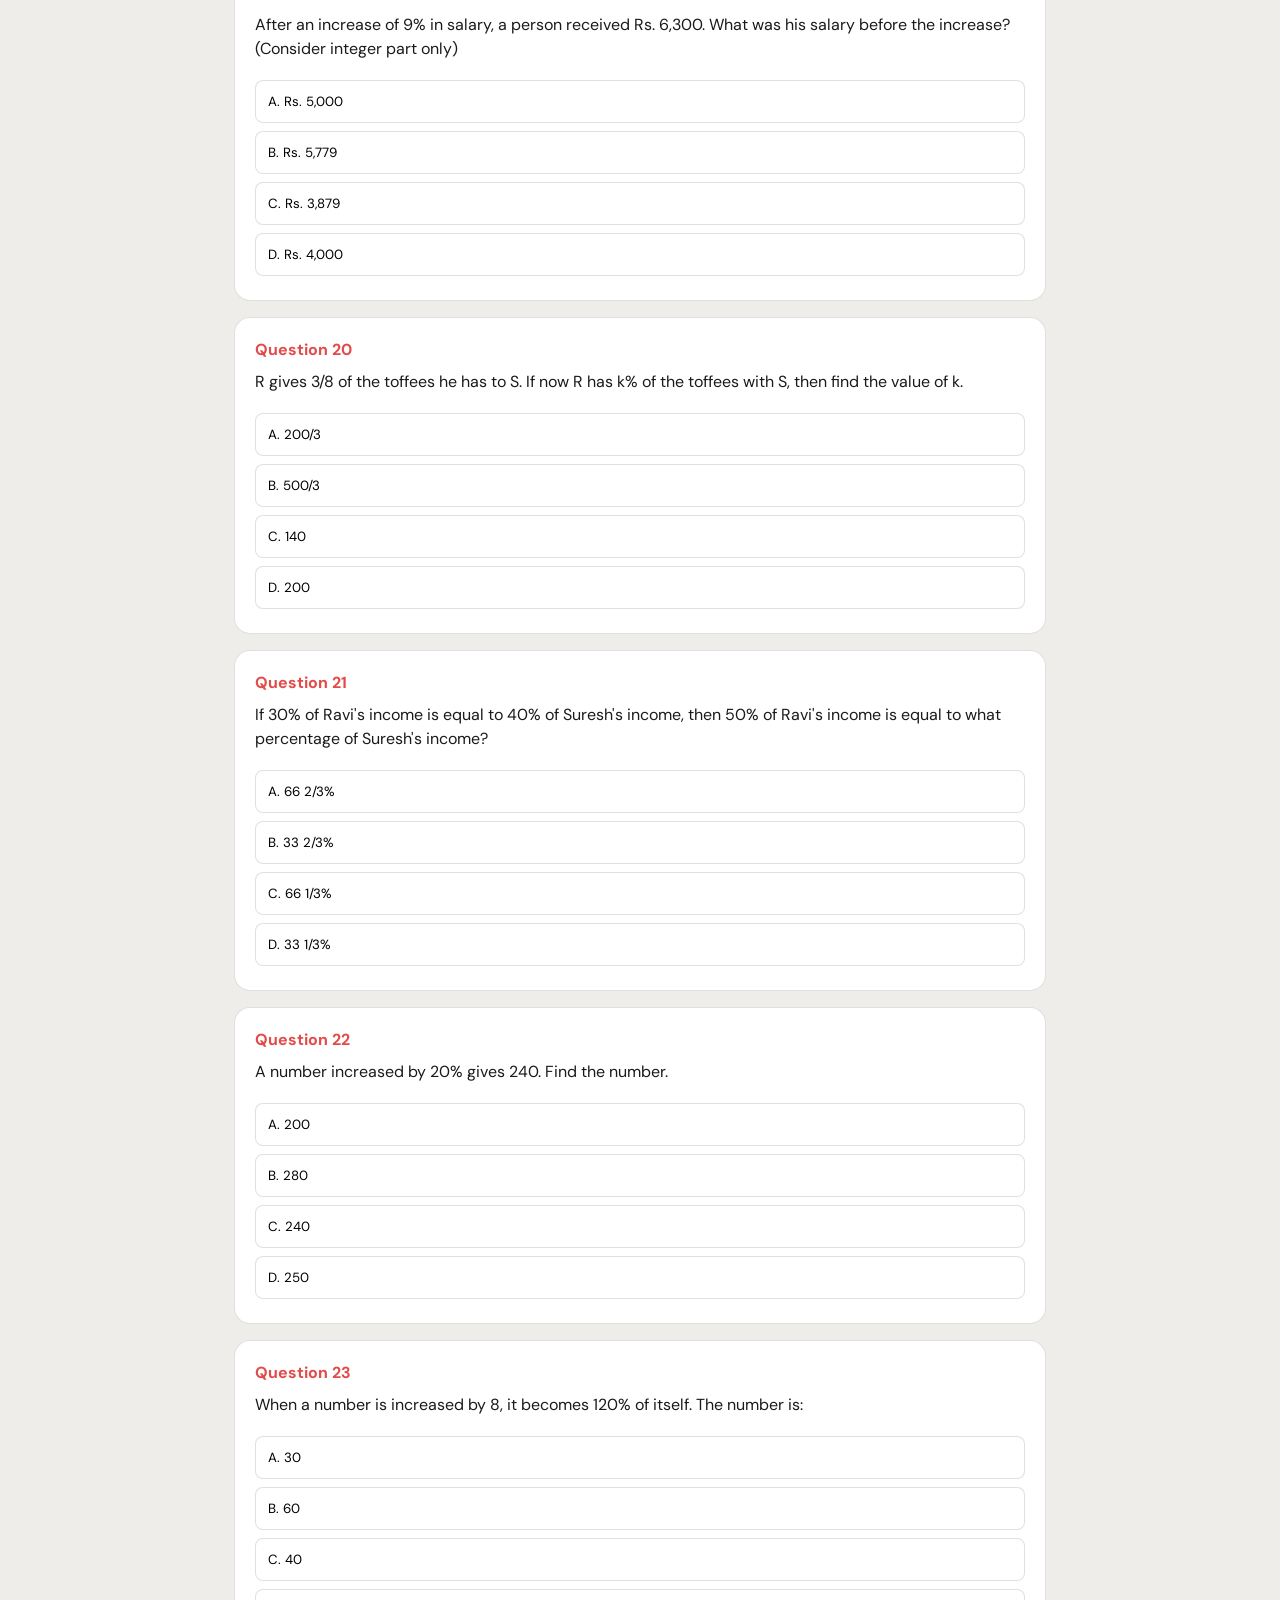
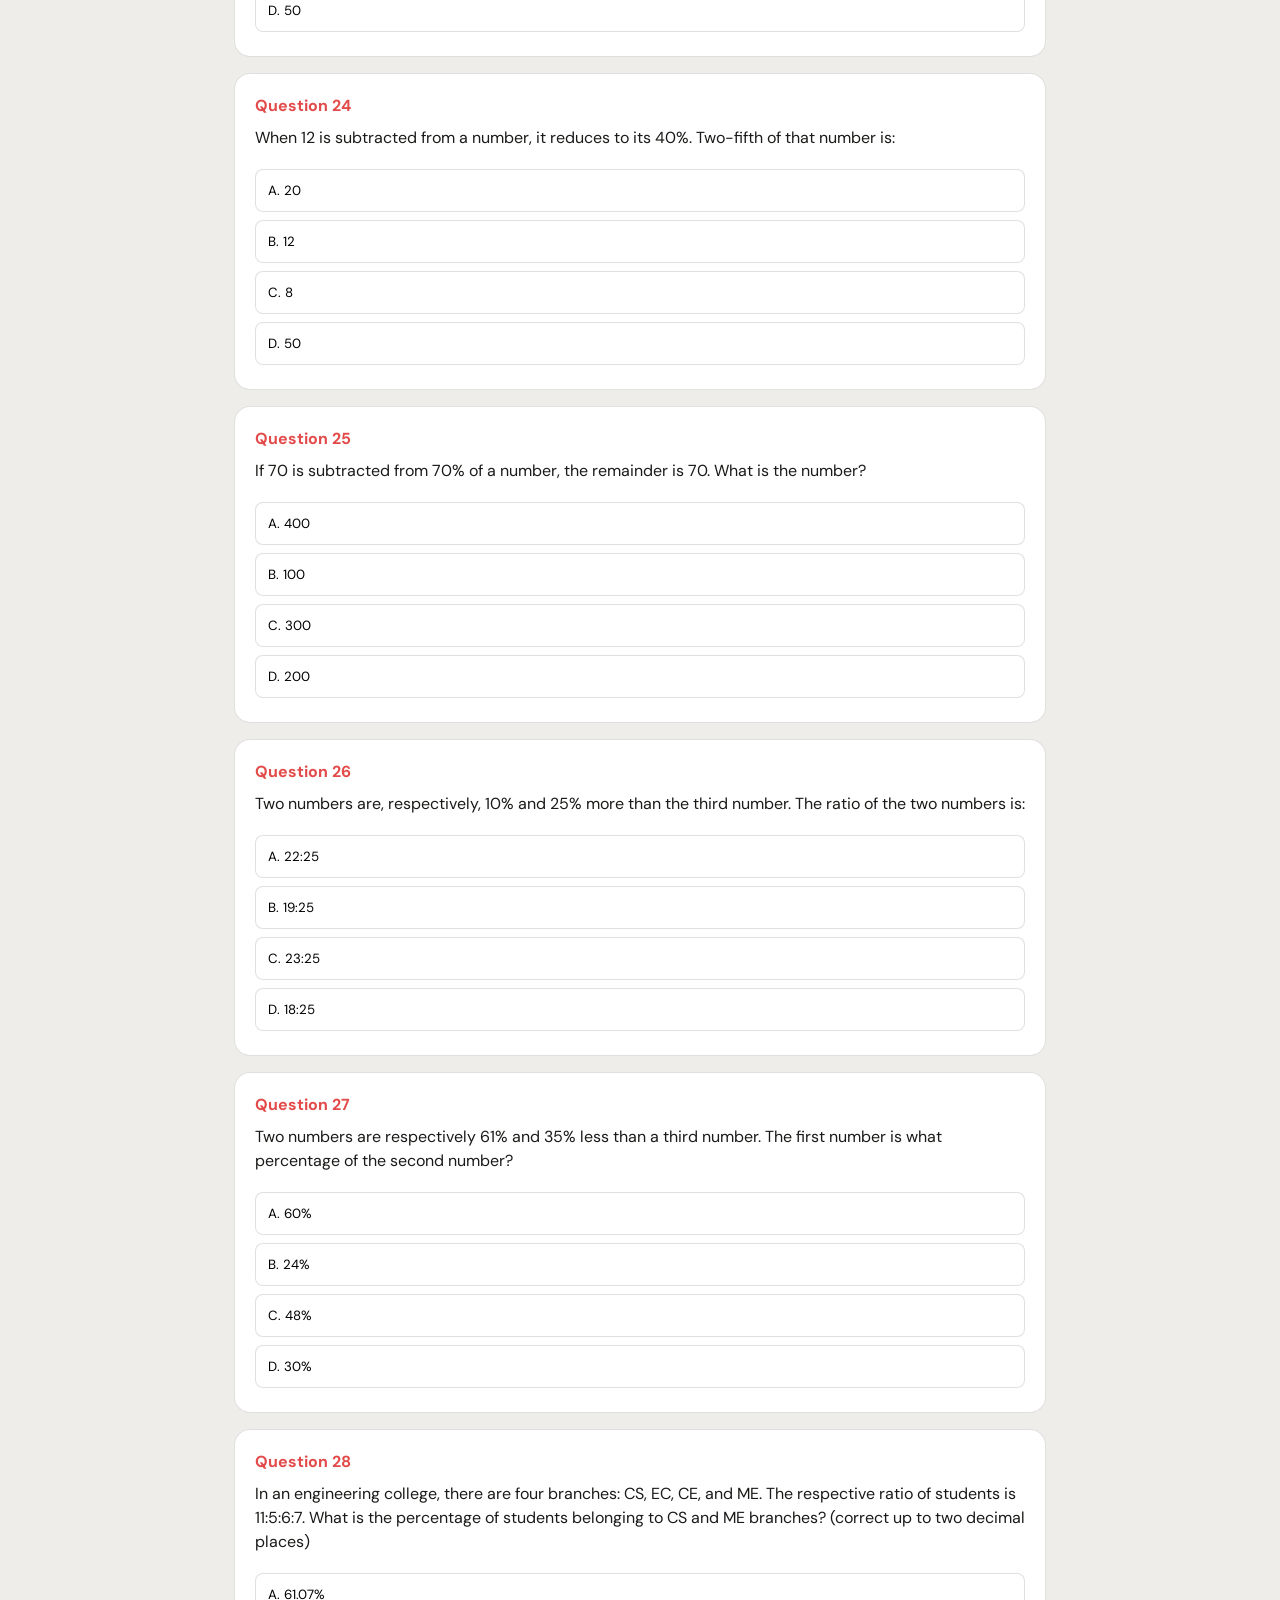
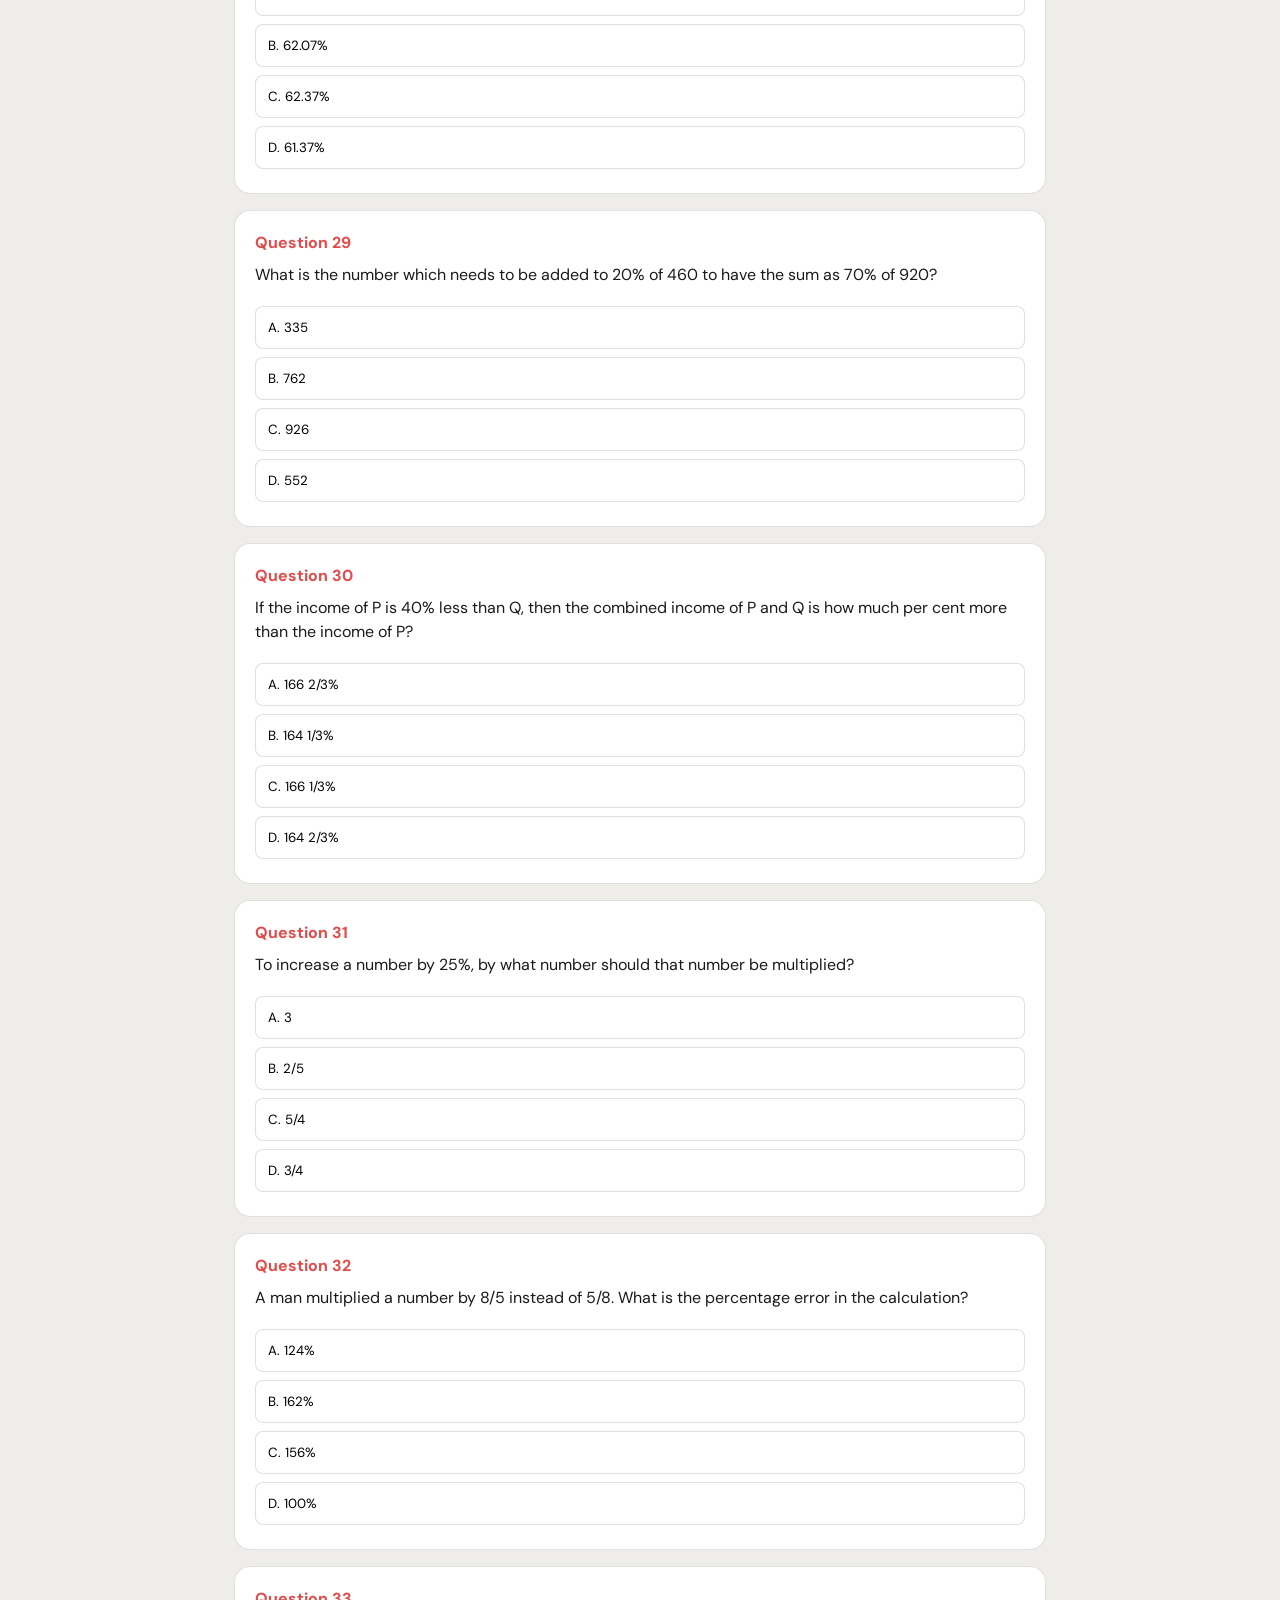
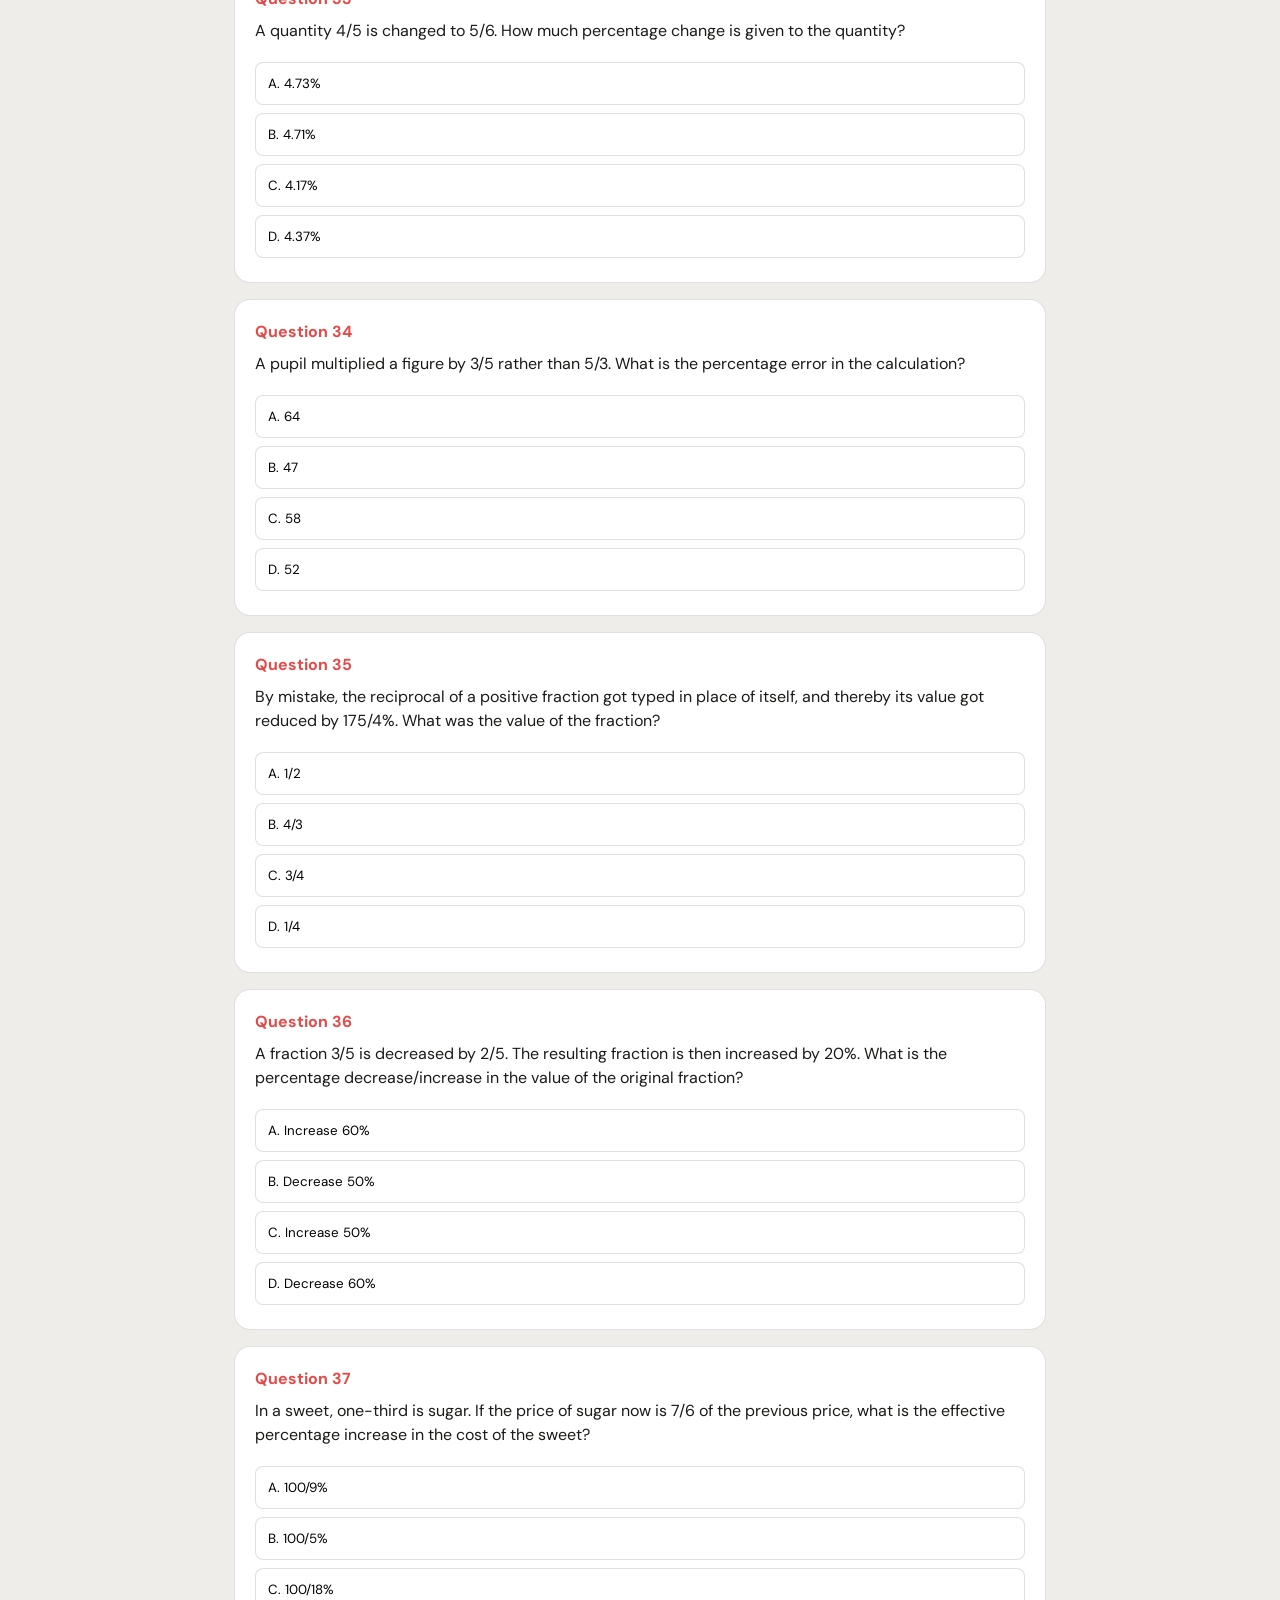
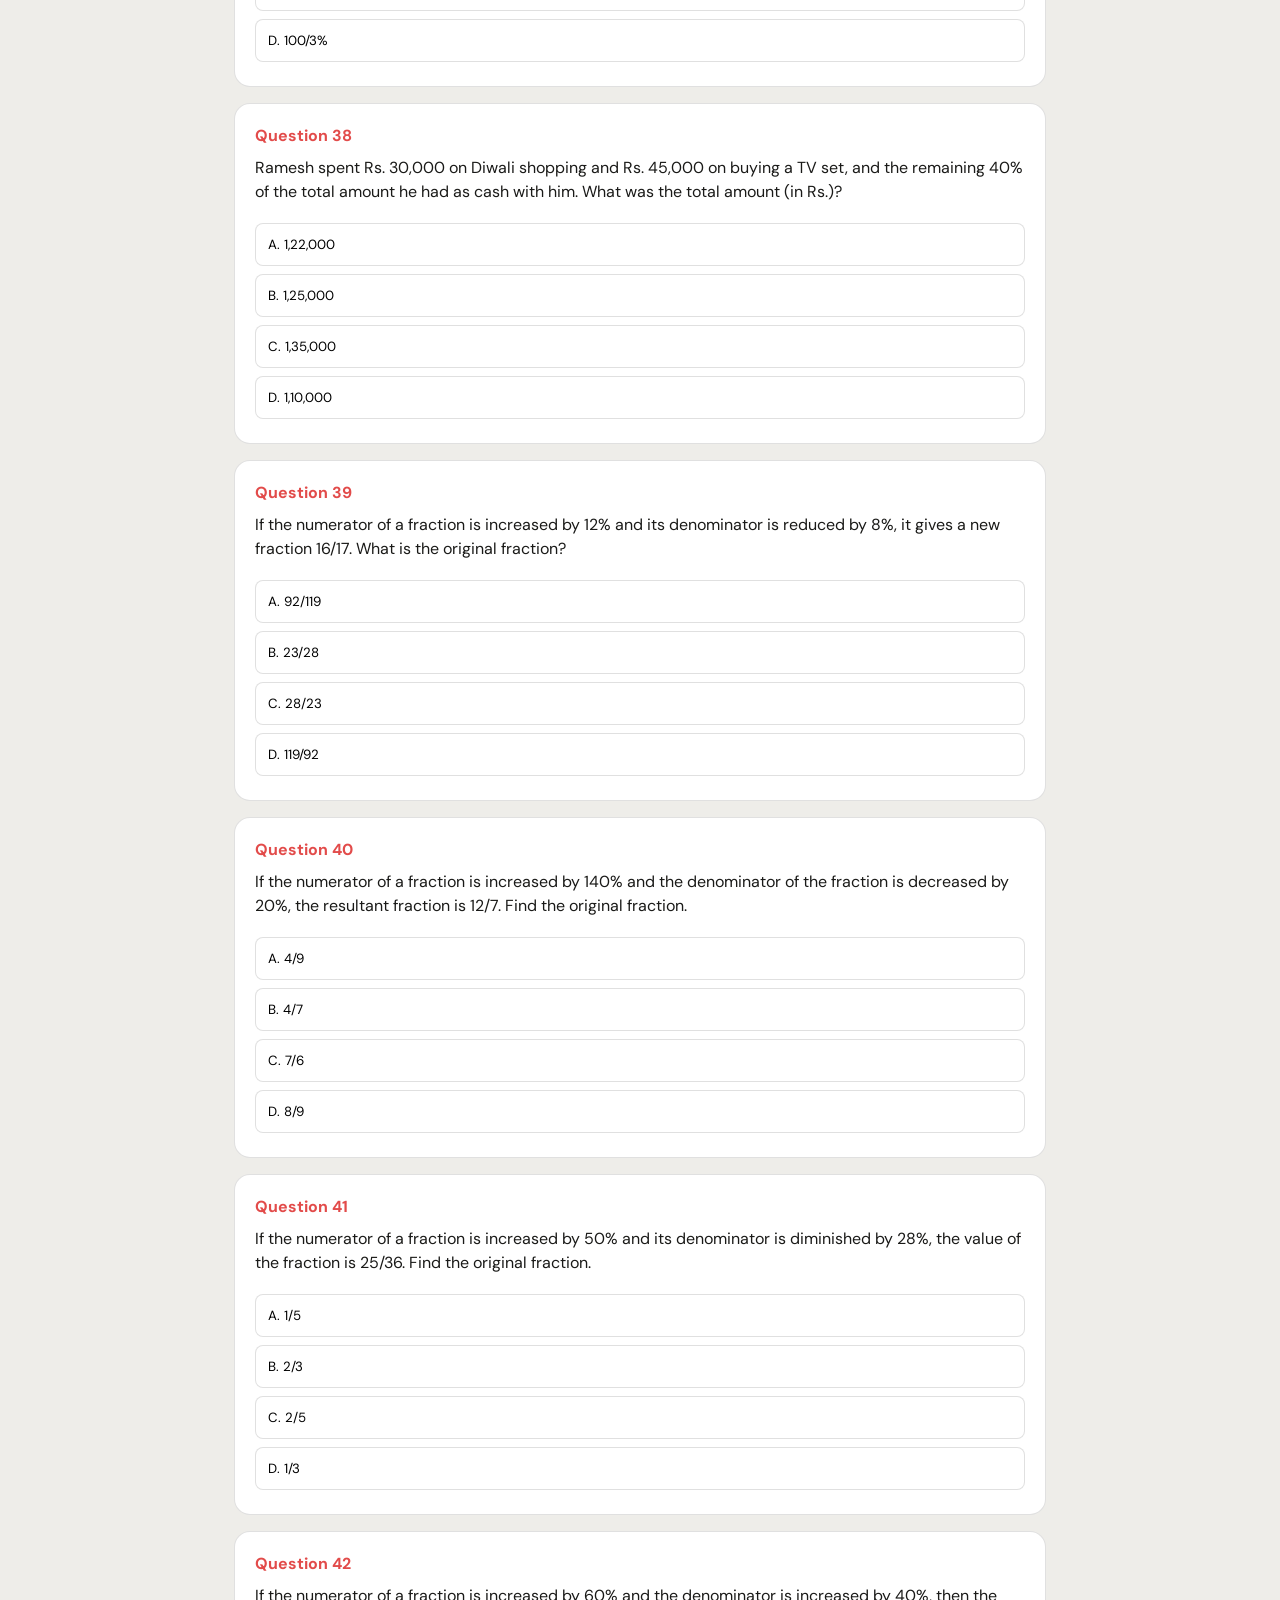
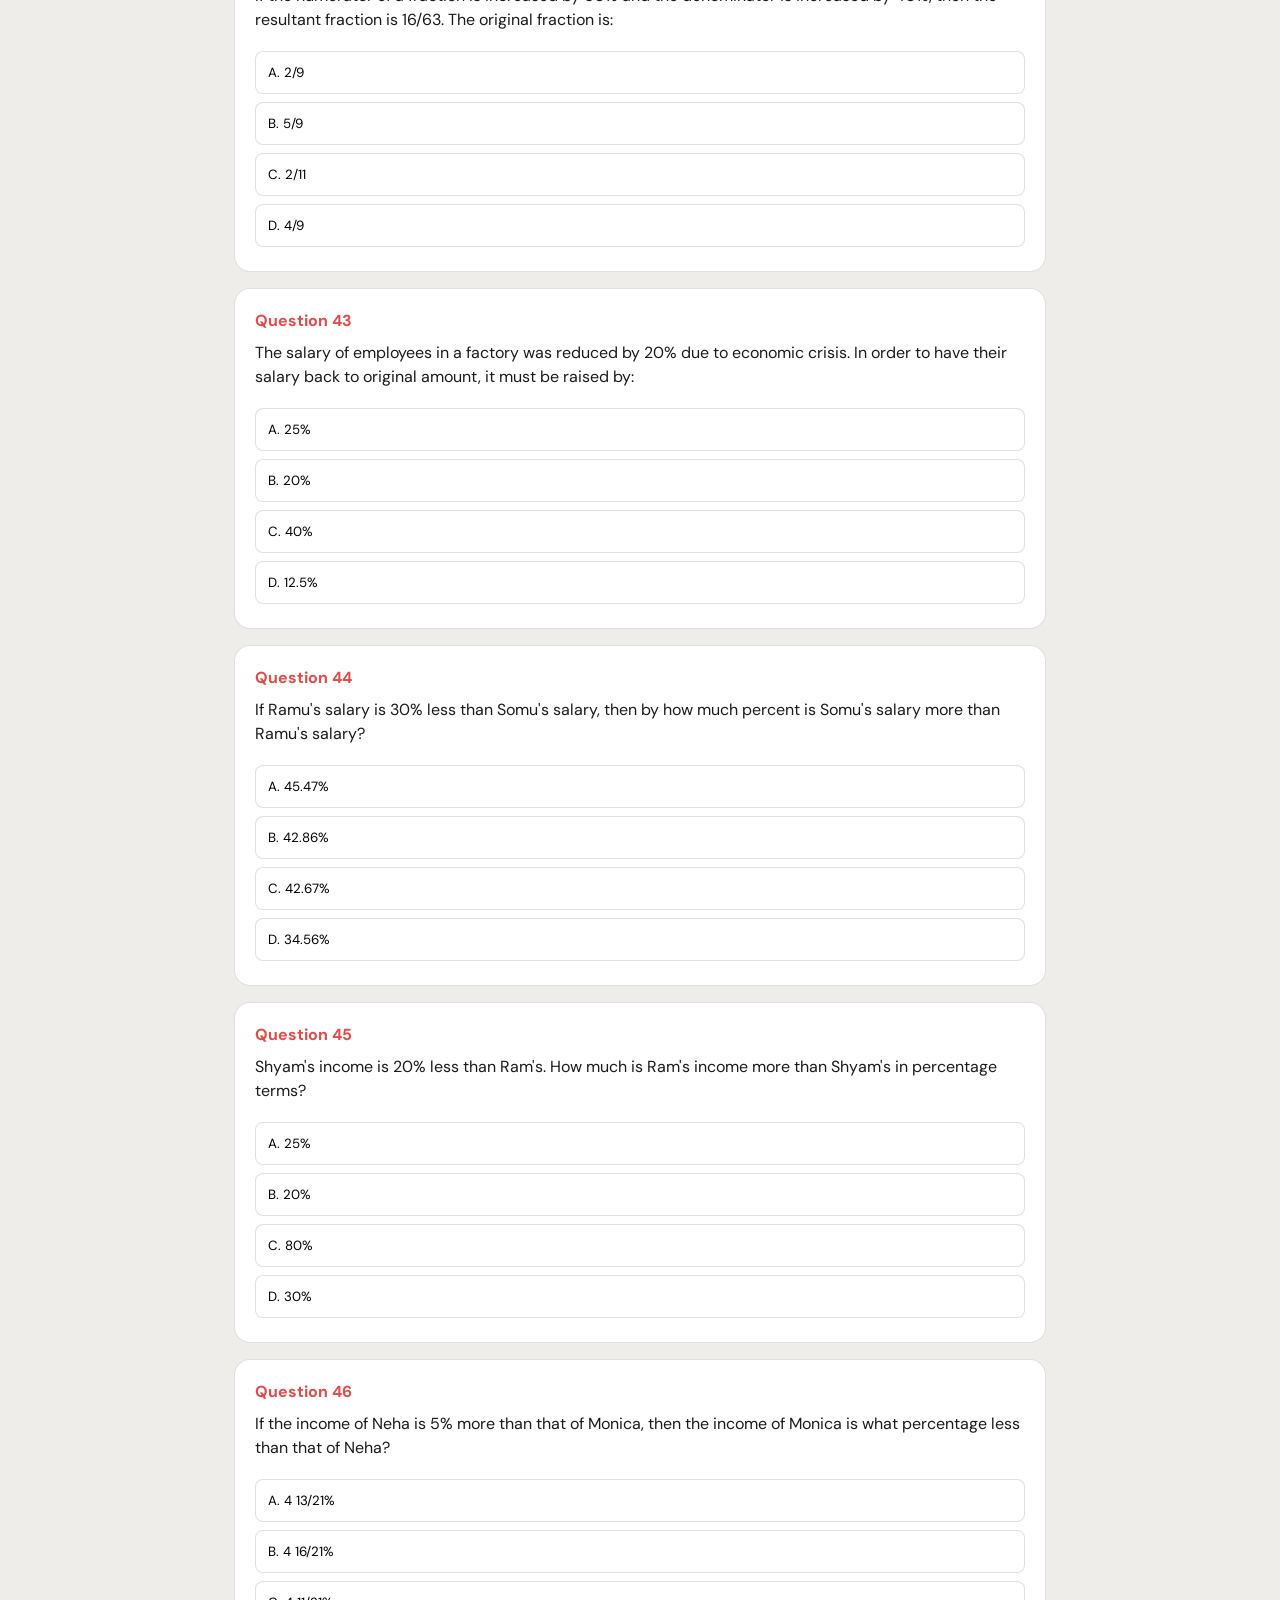
==== commit da254e08: "Update chapter.html" ====
--- a/chapter.html
+++ b/chapter.html
@@ -1,171 +1,79 @@
 <!DOCTYPE html>
 <html lang="en">
 <head>
-<meta charset="UTF-8">
-<meta name="viewport" content="width=device-width, initial-scale=1.0">
-<title>Chapter Practice</title>
-<link rel="stylesheet" href="style.css">
+    <meta charset="UTF-8">
+    <meta name="viewport" content="width=device-width, initial-scale=1.0">
+    <title>Chapter Practice</title>
+    <link rel="stylesheet" href="style.css">
 </head>
 <body>
 <div class="wrap">
-
-  <a href="index.html" class="back-btn">← Back to Home</a>
-
-  <div class="chapter-hero">
-    <div class="chapter-icon" id="chIcon"></div>
-    <div>
-      <h2 id="chTitle">Loading...</h2>
-      <p id="chMeta"></p>
+    <a href="index.html" class="back-btn" style="text-decoration:none; color:var(--t2); font-weight:700;">← Back to Home</a>
+    <div class="chapter-hero" style="display:flex; align-items:center; gap:15px; margin: 2rem 0;">
+        <div id="chIcon" style="font-size:32px; padding:15px; border-radius:12px;"></div>
+        <div>
+            <h2 id="chTitle">Loading...</h2>
+            <p id="chMeta" style="color:var(--t2); font-size:14px;"></p>
+        </div>
     </div>
-  </div>
-
-  <div class="section-title" id="qLabel">Questions</div>
-  <div id="qContainer"></div>
-  <div class="pagination" id="pagination"></div>
-
+    <div id="qContainer"></div>
 </div>
 
 <script>
 const chapterMeta = {
-  age:                        { name: "Age Problems",             icon: "👤", color: "#E24B4A", tag: "Algebra"    },
-  average:                    { name: "Average",                  icon: "📊", color: "#378ADD", tag: "Arithmetic" },
-  boat_stream:                { name: "Boat & Stream",            icon: "⛵", color: "#1D9E75", tag: "Speed"      },
-  "co-ordinate_geometry":     { name: "Coordinate Geometry",      icon: "📐", color: "#BA7517", tag: "Geometry"   },
-  compound_interest:          { name: "Compound Interest",        icon: "📈", color: "#7F77DD", tag: "Finance"    },
-  DI:                         { name: "Data Interpretation",      icon: "🔢", color: "#D4537E", tag: "DI"         },
-  discount:                   { name: "Discount",                 icon: "🏷️", color: "#1D9E75", tag: "Commerce"   },
-  geometry:                   { name: "Geometry",                 icon: "📏", color: "#E24B4A", tag: "Geometry"   },
-  height_distance:            { name: "Height & Distance",        icon: "🏔️", color: "#378ADD", tag: "Trig"       },
-  mensuration:                { name: "Mensuration",              icon: "📦", color: "#BA7517", tag: "Geometry"   },
-  mixture_alligation:         { name: "Mixture & Alligation",     icon: "⚗️", color: "#7F77DD", tag: "Arithmetic" },
-  partnership:                { name: "Partnership",              icon: "🤝", color: "#D4537E", tag: "Ratio"      },
-  percentage:                 { name: "Percentage",               icon: "％", color: "#E24B4A", tag: "Arithmetic" },
-  "permutation_&_combination":{ name: "Permutation & Combination",icon: "🎲", color: "#378ADD", tag: "P&C"        },
-  pipe_cistern:               { name: "Pipe & Cistern",           icon: "🚿", color: "#1D9E75", tag: "Work"       },
-  probability:                { name: "Probability",              icon: "🎯", color: "#BA7517", tag: "P&C"        },
-  profit_loss:                { name: "Profit & Loss",            icon: "💰", color: "#7F77DD", tag: "Commerce"   },
-  proportion:                 { name: "Proportion",               icon: "⚖️", color: "#D4537E", tag: "Ratio"      },
-  race_circular_motion:       { name: "Race & Circular Motion",   icon: "🏃", color: "#E24B4A", tag: "Speed"      },
-  ratio:                      { name: "Ratio",                    icon: "🔵", color: "#378ADD", tag: "Ratio"      },
-  simple_interest:            { name: "Simple Interest",          icon: "🏦", color: "#1D9E75", tag: "Finance"    },
-  statistics:                 { name: "Statistics",               icon: "📉", color: "#BA7517", tag: "Stats"      },
-  time_discount:              { name: "Time & Discount",          icon: "⏳", color: "#7F77DD", tag: "Finance"    },
-  time_work:                  { name: "Time & Work",              icon: "🔧", color: "#D4537E", tag: "Work"       },
-  train:                      { name: "Train",                    icon: "🚂", color: "#E24B4A", tag: "Speed"      },
+    percentage: { name: "Percentage", icon: "％", color: "#E24B4A", tag: "Arithmetic" },
+    compound_interest: { name: "Compound Interest", icon: "📈", color: "#7F77DD", tag: "Finance" },
+    mixture_alligation: { name: "Mixture & Alligation", icon: "⚗️", color: "#7F77DD", tag: "Arithmetic" }
 };
 
-// "A" -> 0, "B" -> 1, "C" -> 2, "D" -> 3
-function answerToIndex(ans) {
-  return "ABCD".indexOf(ans.trim().toUpperCase());
+const params = new URLSearchParams(window.location.search);
+const slug = params.get('chapter') || 'percentage';
+const meta = chapterMeta[slug] || { name: slug, icon: "📘", color: "#E24B4A", tag: "Quant" };
+
+document.getElementById('chTitle').textContent = meta.name;
+document.getElementById('chMeta').textContent = meta.tag + " · Tier I/II Practice";
+const iconEl = document.getElementById('chIcon');
+iconEl.textContent = meta.icon; iconEl.style.background = meta.color + '22';
+
+async function loadQuestions() {
+    try {
+        const res = await fetch(`questions/${slug}.json`);
+        const allQ = await res.json();
+        const container = document.getElementById('qContainer');
+
+        container.innerHTML = allQ.map((q, i) => {
+            const opts = q.options.map((o, oi) => `
+                <button class="opt" onclick="checkAns(this, ${oi}, '${q.answer}', ${i})">
+                    ${String.fromCharCode(65+oi)}. ${o}
+                </button>`).join('');
+            return `
+                <div class="q-card">
+                    <div style="font-weight:700; color:var(--accent); margin-bottom:8px;">Question ${i+1}</div>
+                    <div style="margin-bottom:15px;">${q.question}</div>
+                    <div id="opts-${i}">${opts}</div>
+                    <div class="solution-box" id="sol-${i}">
+                        <strong>Correct Answer: ${q.answer}</strong><br>
+                        ${q.solution || 'Focus on step-by-step calculation.'}
+                    </div>
+                </div>`;
+        }).join('');
+    } catch(e) { console.error(e); }
 }
 
-const params = new URLSearchParams(window.location.search);
-const slug   = params.get('chapter') || 'percentage';
-const meta   = chapterMeta[slug] || { name: slug, icon: "📘", color: "#E24B4A", tag: "" };
+function checkAns(btn, selectedIdx, correctLetter, qId) {
+    const correctIdx = "ABCD".indexOf(correctLetter);
+    const optsDiv = document.getElementById('opts-' + qId);
+    const allBtns = optsDiv.querySelectorAll('.opt');
 
-document.documentElement.style.setProperty('--chapter-color', meta.color);
-document.title = meta.name + " · CGL Practice";
-
-document.getElementById('chTitle').textContent = meta.name;
-document.getElementById('chMeta').textContent  = meta.tag + ' · SSC CGL / CHSL / MTS';
-const iconEl = document.getElementById('chIcon');
-iconEl.textContent  = meta.icon;
-iconEl.style.background = meta.color + '22';
-
-const PER_PAGE = 10;
-let allQ = [], currentPage = 1;
-
-async function loadQuestions() {
-  try {
-    // Try questions/ folder first, then root
-    let res = await fetch(`questions/${slug}.json`);
-    if (!res.ok) res = await fetch(`${slug}.json`);
-    allQ = await res.json();
-    document.getElementById('qLabel').textContent = allQ.length + ' Questions';
-    renderPage(1);
-    renderPagination();
-  } catch(e) {
-    document.getElementById('qContainer').innerHTML = `
-      <div class="q-card">
-        <div class="q-text" style="color:var(--t2)">
-          Questions coming soon for this chapter!
-        </div>
-      </div>`;
-  }
-}
-
-function renderPage(page) {
-  currentPage = page;
-  const start = (page - 1) * PER_PAGE;
-  const slice = allQ.slice(start, start + PER_PAGE);
-  const container = document.getElementById('qContainer');
-
-  container.innerHTML = slice.map((q, i) => {
-    const qNum      = start + i + 1;
-    const correctIdx = answerToIndex(q.answer);
-    const opts = q.options.map((o, oi) => `
-      <button class="opt" onclick="checkAns(this, ${oi}, ${correctIdx}, ${qNum})">${String.fromCharCode(65+oi)}. ${o}</button>
-    `).join('');
-    return `
-      <div class="q-card" id="qcard-${qNum}">
-        <div class="q-num">Q${qNum}</div>
-        <div class="q-text">${q.question}</div>
-        <div class="options" id="opts-${qNum}">${opts}</div>
-        <button class="show-ans-btn" id="showbtn-${qNum}" onclick="revealAnswer(${correctIdx}, ${qNum})">
-          Show Answer
-        </button>
-        <div class="solution-box" id="sol-${qNum}"></div>
-      </div>`;
-  }).join('');
-
-  window.scrollTo({ top: 0, behavior: 'smooth' });
-  updatePaginationActive();
-}
-
-function checkAns(btn, selected, correct, qNum) {
-  const optsDiv = document.getElementById('opts-' + qNum);
-  const allBtns = optsDiv.querySelectorAll('.opt');
-
-  // Disable all buttons
-  allBtns.forEach(b => b.disabled = true);
-
-  // Color selected and correct
-  btn.classList.add(selected === correct ? 'correct' : 'wrong');
-  if (selected !== correct) allBtns[correct].classList.add('reveal');
-
-  // Hide show answer button
-  document.getElementById('showbtn-' + qNum).style.display = 'none';
-
-  // Show correct answer label
-  const solBox = document.getElementById('sol-' + qNum);
-  solBox.innerHTML = `<strong>Correct Answer:</strong> ${String.fromCharCode(65 + correct)}. ${allBtns[correct].textContent.slice(3)}`;
-  solBox.classList.add('open');
-}
-
-function revealAnswer(correct, qNum) {
-  const optsDiv = document.getElementById('opts-' + qNum);
-  const allBtns = optsDiv.querySelectorAll('.opt');
-  allBtns.forEach(b => b.disabled = true);
-  allBtns[correct].classList.add('reveal');
-  document.getElementById('showbtn-' + qNum).style.display = 'none';
-  const solBox = document.getElementById('sol-' + qNum);
-  solBox.innerHTML = `<strong>Correct Answer:</strong> ${String.fromCharCode(65 + correct)}. ${allBtns[correct].textContent.slice(3)}`;
-  solBox.classList.add('open');
-}
-
-function renderPagination() {
-  const total = Math.ceil(allQ.length / PER_PAGE);
-  const pg = document.getElementById('pagination');
-  pg.innerHTML = Array.from({ length: total }, (_, i) =>
-    `<button class="page-btn" onclick="renderPage(${i + 1})">${i + 1}</button>`
-  ).join('');
-  updatePaginationActive();
-}
-
-function updatePaginationActive() {
-  document.querySelectorAll('.page-btn').forEach((b, i) => {
-    b.classList.toggle('active', i + 1 === currentPage);
-  });
+    allBtns.forEach(b => b.disabled = true);
+    
+    if (selectedIdx === correctIdx) {
+        btn.classList.add('correct');
+    } else {
+        btn.classList.add('wrong');
+        allBtns[correctIdx].classList.add('reveal');
+    }
+    document.getElementById('sol-' + qId).classList.add('open');
 }
 
 loadQuestions();
--- a/style.css
+++ b/style.css
@@ -1,207 +1,34 @@
-@import url('https://fonts.googleapis.com/css2?family=Syne:wght@400;600;700;800&family=DM+Sans:wght@400;500&display=swap');
+@import url('https://fonts.googleapis.com/css2?family=Syne:wght@700;800&family=DM+Sans:wght@400;500;700&display=swap');
 
-/* Reset */
-* {
-  box-sizing: border-box;
-  margin: 0;
-  padding: 0;
-  -webkit-tap-highlight-color: transparent;
+:root {
+    --accent: #E24B4A; --accent2: #378ADD; --accent3: #1D9E75;
+    --bg: #ffffff; --bg2: #f5f5f3; --bg3: #eeede9;
+    --t1: #1a1a18; --t2: #6b6a65; --bd: rgba(0, 0, 0, 0.12);
+    --success: #28a745; --error: #dc3545;
 }
 
-html {
-  scroll-behavior: smooth;
+* { box-sizing: border-box; margin: 0; padding: 0; -webkit-tap-highlight-color: transparent; }
+body { font-family: 'DM Sans', sans-serif; background: var(--bg3); color: var(--t1); line-height: 1.5; }
+.wrap { max-width: 860px; margin: 0 auto; padding: 2rem 1.5rem; }
+
+/* Grid & Cards */
+.grid { display: grid; grid-template-columns: repeat(auto-fill, minmax(160px, 1fr)); gap: 12px; margin: 1rem 0; }
+.card { background: var(--bg); border: 1px solid var(--bd); border-radius: 14px; padding: 16px; text-decoration: none; color: inherit; transition: 0.2s; position: relative; overflow: hidden; }
+.card:hover { transform: translateY(-3px); box-shadow: 0 8px 20px rgba(0,0,0,0.06); }
+.card::before { content: ''; position: absolute; left: 0; top: 0; width: 4px; height: 100%; background: var(--card-color); }
+
+/* Interactive Buttons */
+.opt { width: 100%; text-align: left; padding: 12px; margin: 4px 0; border: 1px solid var(--bd); border-radius: 8px; background: var(--bg); cursor: pointer; font-family: inherit; transition: 0.2s; }
+.opt:hover:not(:disabled) { background: var(--bg2); border-color: var(--accent2); }
+.opt.correct { background: #d4edda !important; border-color: var(--success); color: #155724; font-weight: 700; }
+.opt.wrong { background: #f8d7da !important; border-color: var(--error); color: #721c24; }
+.opt.reveal { border: 2px solid var(--success); }
+.opt:disabled { cursor: default; }
+
+.q-card { background: var(--bg); padding: 20px; border-radius: 16px; margin-bottom: 16px; border: 1px solid var(--bd); }
+.solution-box { margin-top: 12px; padding: 12px; background: var(--bg2); border-radius: 8px; display: none; border-left: 4px solid var(--success); }
+.solution-box.open { display: block; }
+
+@media (prefers-color-scheme: dark) {
+    :root { --bg: #1e1e1c; --bg2: #2a2a28; --bg3: #161614; --t1: #f0efe8; --t2: #9a9990; --bd: rgba(255,255,255,0.1); }
 }
-
-:root {
-  --accent: #E24B4A;
-  --accent2: #378ADD;
-  --accent3: #1D9E75;
-  --bg: #ffffff;
-  --bg2: #f5f5f3;
-  --bg3: #eeede9;
-  --t1: #1a1a18;
-  --t2: #6b6a65;
-  --bd: rgba(0, 0, 0, 0.12);
-}
-
-body {
-  font-family: 'DM Sans', sans-serif;
-  background: var(--bg3);
-  color: var(--t1);
-  min-height: 100vh;
-}
-
-.wrap {
-  max-width: 860px;
-  margin: 0 auto;
-  padding: 2rem 1.5rem;
-}
-
-/* Hero */
-.hero {
-  text-align: center;
-  margin-bottom: 2rem;
-}
-.hero h1 {
-  font-family: 'Syne', sans-serif;
-  font-size: 2.2rem;
-  font-weight: 800;
-  letter-spacing: -0.03em;
-}
-.hero h1 span { color: var(--accent); }
-.hero p {
-  font-size: 14px;
-  color: var(--t2);
-  margin-top: 6px;
-}
-
-/* Search */
-.search-bar {
-  position: relative;
-  max-width: 480px;
-  margin: 1.2rem auto 0;
-}
-.search-bar input {
-  width: 100%;
-  padding: 10px 16px 10px 38px;
-  border: 1px solid #d0cfc8;
-  border-radius: 12px;
-  background: var(--bg);
-  font-size: 14px;
-  outline: none;
-}
-.search-bar input:focus {
-  border-color: var(--accent);
-  outline: 2px solid var(--accent);
-}
-.search-bar svg {
-  position: absolute;
-  left: 12px;
-  top: 50%;
-  transform: translateY(-50%);
-  opacity: 0.4;
-}
-
-/* Stats */
-.stats-row {
-  display: flex;
-  gap: 10px;
-  justify-content: center;
-  margin-bottom: 1.5rem;
-  flex-wrap: wrap;
-}
-.stat {
-  background: var(--bg);
-  border: 1px solid var(--bd);
-  border-radius: 8px;
-  padding: 10px 22px;
-  text-align: center;
-}
-.stat .num {
-  font-family: 'Syne', sans-serif;
-  font-size: 22px;
-  font-weight: 700;
-}
-.stat .lbl {
-  font-size: 11px;
-  color: var(--t2);
-}
-
-/* Grid */
-.grid {
-  display: grid;
-  grid-template-columns: repeat(auto-fill, minmax(150px, 1fr));
-  gap: 10px;
-  margin-bottom: 2rem;
-}
-
-.card {
-  background: var(--bg);
-  border: 1px solid var(--bd);
-  border-radius: 12px;
-  padding: 14px;
-  cursor: pointer;
-  transition: all 0.18s;
-  position: relative;
-  text-decoration: none;
-  display: block;
-  will-change: transform;
-}
-.card:hover {
-  border-color: var(--card-color, var(--accent));
-  transform: translateY(-2px);
-  background: var(--bg2);
-  box-shadow: 0 4px 16px rgba(0,0,0,0.07);
-}
-.card::before {
-  content: '';
-  position: absolute;
-  top: 0;
-  left: 0;
-  width: 3px;
-  height: 100%;
-  background: var(--card-color, var(--accent));
-}
-
-/* Quiz Button */
-.quiz-btn {
-  display: flex;
-  justify-content: space-between;
-  background: var(--accent);
-  color: #fff;
-  border-radius: 12px;
-  padding: 16px 22px;
-  font-family: 'Syne';
-  font-weight: 700;
-  text-decoration: none;
-}
-
-/* Chapter Page */
-.back-btn {
-  display: inline-flex;
-  gap: 6px;
-  font-family: 'Syne';
-  font-size: 13px;
-  color: var(--t2);
-  margin-bottom: 1.5rem;
-}
-
-.q-card {
-  background: var(--bg);
-  border: 1px solid var(--bd);
-  border-radius: 14px;
-  padding: 18px;
-  margin-bottom: 12px;
-}
-
-.options {
-  display: grid;
-  grid-template-columns: 1fr 1fr;
-  gap: 8px;
-}
-.opt {
-  padding: 9px 14px;
-  border: 1px solid var(--bd);
-  border-radius: 8px;
-  cursor: pointer;
-  background: var(--bg2);
-}
-
-.pagination {
-  display: flex;
-  justify-content: center;
-  gap: 8px;
-  margin-top: 2rem;
-}
-
-/* Dark Mode (ONLY variables) */
-@media (prefers-color-scheme: dark) {
-  :root {
-    --bg: #1e1e1c;
-    --bg2: #2a2a28;
-    --bg3: #161614;
-    --t1: #f0efe8;
-    --t2: #9a9990;
-    --bd: rgba(255,255,255,0.1);
-  }
-}
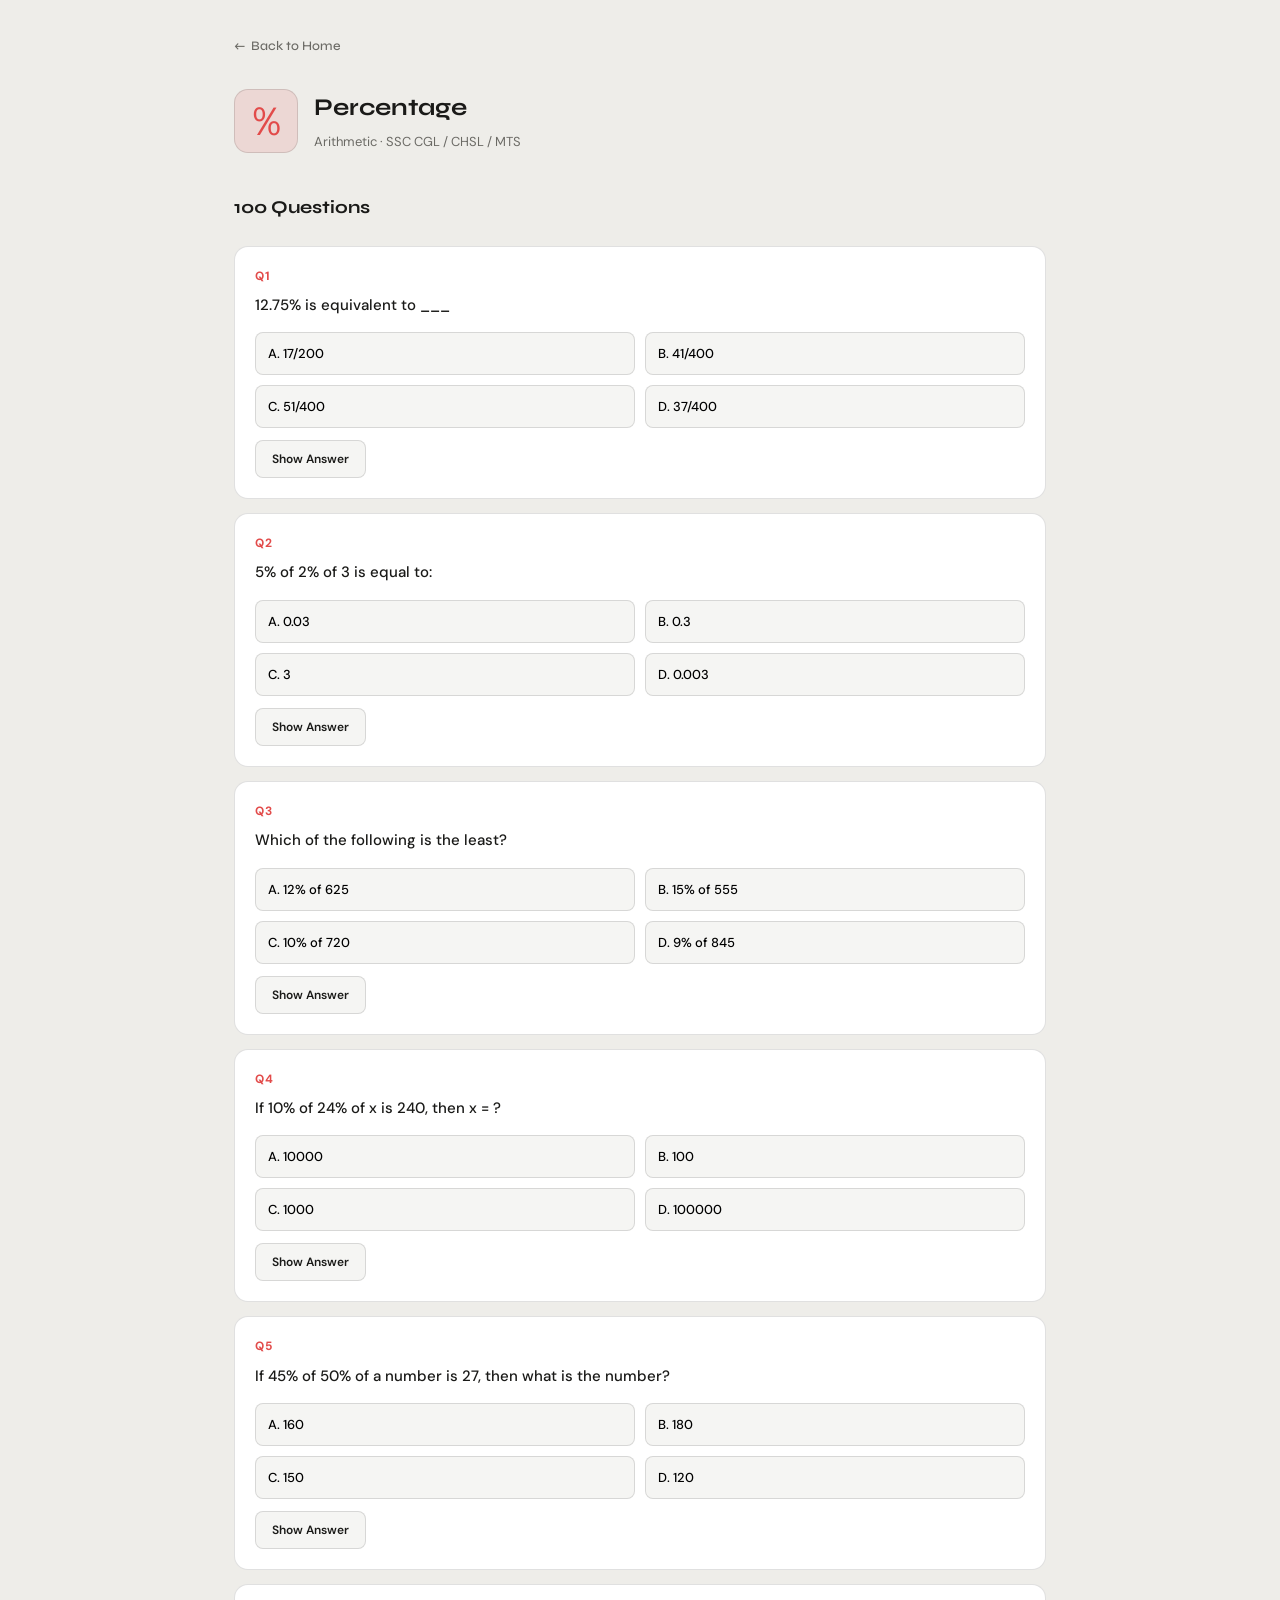
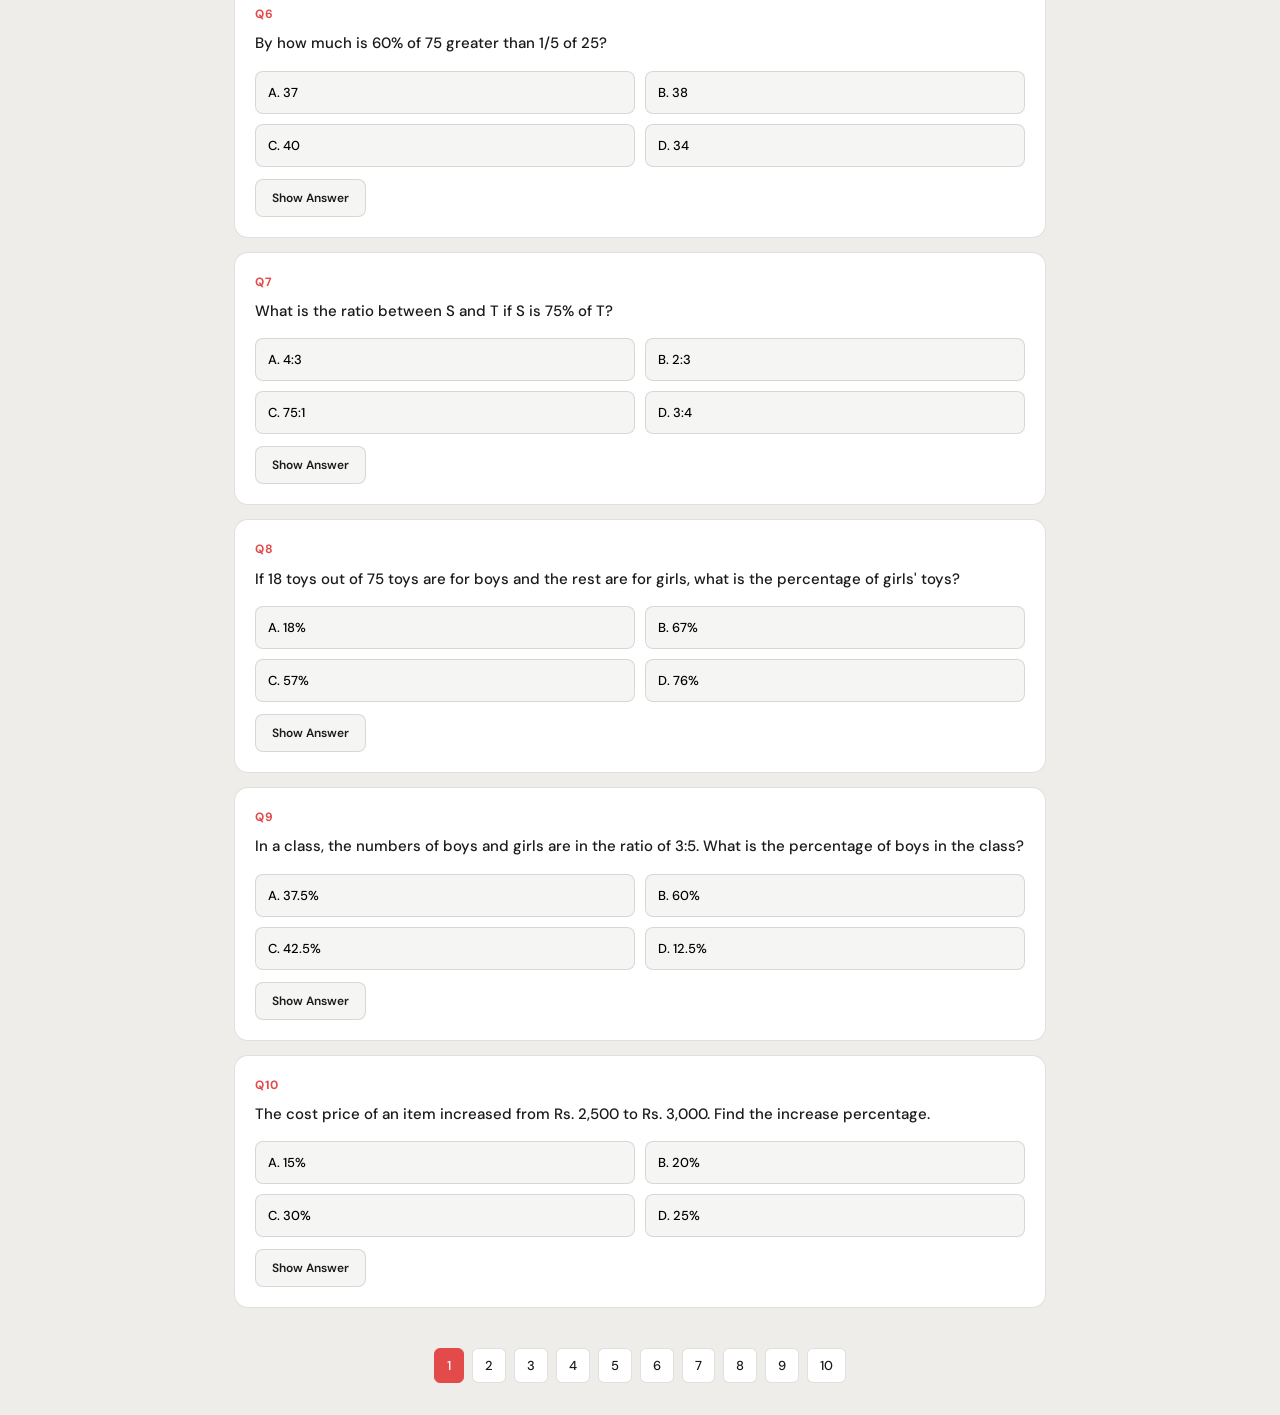
==== commit 32172ba5: "Update chapter.html" ====
--- a/chapter.html
+++ b/chapter.html
@@ -1,82 +1,35 @@
 <!DOCTYPE html>
 <html lang="en">
 <head>
-    <meta charset="UTF-8">
-    <meta name="viewport" content="width=device-width, initial-scale=1.0">
-    <title>Chapter Practice</title>
-    <link rel="stylesheet" href="style.css">
+  <meta charset="UTF-8">
+  <meta name="viewport" content="width=device-width, initial-scale=1.0">
+  <meta name="description" content="Practice questions for SSC CGL quantitative aptitude">
+  <title>Chapter Practice</title>
+  <link rel="stylesheet" href="style.css">
 </head>
+
 <body>
-<div class="wrap">
-    <a href="index.html" class="back-btn" style="text-decoration:none; color:var(--t2); font-weight:700;">← Back to Home</a>
-    <div class="chapter-hero" style="display:flex; align-items:center; gap:15px; margin: 2rem 0;">
-        <div id="chIcon" style="font-size:32px; padding:15px; border-radius:12px;"></div>
-        <div>
-            <h2 id="chTitle">Loading...</h2>
-            <p id="chMeta" style="color:var(--t2); font-size:14px;"></p>
-        </div>
+  <div class="wrap">
+
+    <a href="index.html" class="back-btn">
+      <span>←</span>
+      <span>Back to Home</span>
+    </a>
+
+    <div class="chapter-hero">
+      <div class="chapter-icon" id="chIcon"></div>
+      <div>
+        <h2 id="chTitle">Loading...</h2>
+        <p id="chMeta"></p>
+      </div>
     </div>
-    <div id="qContainer"></div>
-</div>
 
-<script>
-const chapterMeta = {
-    percentage: { name: "Percentage", icon: "％", color: "#E24B4A", tag: "Arithmetic" },
-    compound_interest: { name: "Compound Interest", icon: "📈", color: "#7F77DD", tag: "Finance" },
-    mixture_alligation: { name: "Mixture & Alligation", icon: "⚗️", color: "#7F77DD", tag: "Arithmetic" }
-};
+    <div class="section-title" id="qLabel">Questions</div>
+    <div id="qContainer" role="region" aria-label="Questions"></div>
+    <div class="pagination" id="pagination" role="navigation" aria-label="Pagination"></div>
 
-const params = new URLSearchParams(window.location.search);
-const slug = params.get('chapter') || 'percentage';
-const meta = chapterMeta[slug] || { name: slug, icon: "📘", color: "#E24B4A", tag: "Quant" };
+  </div>
 
-document.getElementById('chTitle').textContent = meta.name;
-document.getElementById('chMeta').textContent = meta.tag + " · Tier I/II Practice";
-const iconEl = document.getElementById('chIcon');
-iconEl.textContent = meta.icon; iconEl.style.background = meta.color + '22';
-
-async function loadQuestions() {
-    try {
-        const res = await fetch(`questions/${slug}.json`);
-        const allQ = await res.json();
-        const container = document.getElementById('qContainer');
-
-        container.innerHTML = allQ.map((q, i) => {
-            const opts = q.options.map((o, oi) => `
-                <button class="opt" onclick="checkAns(this, ${oi}, '${q.answer}', ${i})">
-                    ${String.fromCharCode(65+oi)}. ${o}
-                </button>`).join('');
-            return `
-                <div class="q-card">
-                    <div style="font-weight:700; color:var(--accent); margin-bottom:8px;">Question ${i+1}</div>
-                    <div style="margin-bottom:15px;">${q.question}</div>
-                    <div id="opts-${i}">${opts}</div>
-                    <div class="solution-box" id="sol-${i}">
-                        <strong>Correct Answer: ${q.answer}</strong><br>
-                        ${q.solution || 'Focus on step-by-step calculation.'}
-                    </div>
-                </div>`;
-        }).join('');
-    } catch(e) { console.error(e); }
-}
-
-function checkAns(btn, selectedIdx, correctLetter, qId) {
-    const correctIdx = "ABCD".indexOf(correctLetter);
-    const optsDiv = document.getElementById('opts-' + qId);
-    const allBtns = optsDiv.querySelectorAll('.opt');
-
-    allBtns.forEach(b => b.disabled = true);
-    
-    if (selectedIdx === correctIdx) {
-        btn.classList.add('correct');
-    } else {
-        btn.classList.add('wrong');
-        allBtns[correctIdx].classList.add('reveal');
-    }
-    document.getElementById('sol-' + qId).classList.add('open');
-}
-
-loadQuestions();
-</script>
+  <script src="script.js"></script>
 </body>
 </html>
--- a/style.css
+++ b/style.css
@@ -1,34 +1,746 @@
-@import url('https://fonts.googleapis.com/css2?family=Syne:wght@700;800&family=DM+Sans:wght@400;500;700&display=swap');
-
+@import url('https://fonts.googleapis.com/css2?family=Syne:wght@400;600;700;800&family=DM+Sans:wght@400;500&display=swap');
+
+/* ========== RESET ========== */
+* {
+  box-sizing: border-box;
+  margin: 0;
+  padding: 0;
+  -webkit-tap-highlight-color: transparent;
+}
+
+html {
+  scroll-behavior: smooth;
+}
+
+body {
+  -webkit-font-smoothing: antialiased;
+  -moz-osx-font-smoothing: grayscale;
+}
+
+/* ========== VARIABLES ========== */
 :root {
-    --accent: #E24B4A; --accent2: #378ADD; --accent3: #1D9E75;
-    --bg: #ffffff; --bg2: #f5f5f3; --bg3: #eeede9;
-    --t1: #1a1a18; --t2: #6b6a65; --bd: rgba(0, 0, 0, 0.12);
-    --success: #28a745; --error: #dc3545;
-}
-
-* { box-sizing: border-box; margin: 0; padding: 0; -webkit-tap-highlight-color: transparent; }
-body { font-family: 'DM Sans', sans-serif; background: var(--bg3); color: var(--t1); line-height: 1.5; }
-.wrap { max-width: 860px; margin: 0 auto; padding: 2rem 1.5rem; }
-
-/* Grid & Cards */
-.grid { display: grid; grid-template-columns: repeat(auto-fill, minmax(160px, 1fr)); gap: 12px; margin: 1rem 0; }
-.card { background: var(--bg); border: 1px solid var(--bd); border-radius: 14px; padding: 16px; text-decoration: none; color: inherit; transition: 0.2s; position: relative; overflow: hidden; }
-.card:hover { transform: translateY(-3px); box-shadow: 0 8px 20px rgba(0,0,0,0.06); }
-.card::before { content: ''; position: absolute; left: 0; top: 0; width: 4px; height: 100%; background: var(--card-color); }
-
-/* Interactive Buttons */
-.opt { width: 100%; text-align: left; padding: 12px; margin: 4px 0; border: 1px solid var(--bd); border-radius: 8px; background: var(--bg); cursor: pointer; font-family: inherit; transition: 0.2s; }
-.opt:hover:not(:disabled) { background: var(--bg2); border-color: var(--accent2); }
-.opt.correct { background: #d4edda !important; border-color: var(--success); color: #155724; font-weight: 700; }
-.opt.wrong { background: #f8d7da !important; border-color: var(--error); color: #721c24; }
-.opt.reveal { border: 2px solid var(--success); }
-.opt:disabled { cursor: default; }
-
-.q-card { background: var(--bg); padding: 20px; border-radius: 16px; margin-bottom: 16px; border: 1px solid var(--bd); }
-.solution-box { margin-top: 12px; padding: 12px; background: var(--bg2); border-radius: 8px; display: none; border-left: 4px solid var(--success); }
-.solution-box.open { display: block; }
-
+  --accent: #E24B4A;
+  --accent2: #378ADD;
+  --accent3: #1D9E75;
+
+  --bg: #ffffff;
+  --bg2: #f5f5f3;
+  --bg3: #eeede9;
+
+  --t1: #1a1a18;
+  --t2: #6b6a65;
+  --t3: #9a9a95;
+
+  --bd: rgba(0, 0, 0, 0.12);
+  --shadow-sm: 0 2px 4px rgba(0, 0, 0, 0.05);
+  --shadow-md: 0 6px 18px rgba(0, 0, 0, 0.08);
+  --shadow-lg: 0 6px 20px rgba(0, 0, 0, 0.15);
+}
+
+/* ========== BASE ========== */
+body {
+  font-family: 'DM Sans', -apple-system, BlinkMacSystemFont, 'Segoe UI', sans-serif;
+  background: var(--bg3);
+  color: var(--t1);
+  min-height: 100vh;
+  line-height: 1.6;
+}
+
+.wrap {
+  max-width: 860px;
+  margin: 0 auto;
+  padding: 2rem 1.5rem;
+}
+
+/* ========== HERO SECTION ========== */
+.hero {
+  text-align: center;
+  margin-bottom: 2.5rem;
+}
+
+.hero h1 {
+  font-family: 'Syne', sans-serif;
+  font-size: 2.2rem;
+  font-weight: 800;
+  letter-spacing: -0.03em;
+  line-height: 1.1;
+  margin-bottom: 0.5rem;
+}
+
+.hero h1 span {
+  color: var(--accent);
+  display: inline;
+}
+
+.hero p {
+  font-size: 14px;
+  color: var(--t2);
+  margin-bottom: 1.5rem;
+  font-weight: 500;
+}
+
+/* ========== SEARCH BAR ========== */
+.search-bar {
+  position: relative;
+  max-width: 480px;
+  margin: 0 auto;
+}
+
+.search-bar input {
+  width: 100%;
+  padding: 11px 16px 11px 40px;
+  border: 1px solid #d0cfc8;
+  border-radius: 12px;
+  background: var(--bg);
+  font-size: 14px;
+  font-family: inherit;
+  transition: all 0.2s ease;
+}
+
+.search-bar input:focus {
+  outline: none;
+  border-color: var(--accent);
+  box-shadow: 0 0 0 3px rgba(226, 75, 74, 0.08);
+}
+
+.search-bar input::placeholder {
+  color: var(--t3);
+}
+
+.search-bar svg {
+  position: absolute;
+  left: 14px;
+  top: 50%;
+  transform: translateY(-50%);
+  opacity: 0.5;
+  width: 14px;
+  height: 14px;
+  pointer-events: none;
+  color: var(--t2);
+}
+
+/* ========== STATS SECTION ========== */
+.stats-row {
+  display: flex;
+  gap: 10px;
+  justify-content: center;
+  margin-bottom: 2rem;
+  flex-wrap: wrap;
+}
+
+.stat {
+  background: var(--bg);
+  border: 1px solid var(--bd);
+  border-radius: 10px;
+  padding: 12px 24px;
+  text-align: center;
+  transition: all 0.2s ease;
+}
+
+.stat:hover {
+  border-color: var(--accent);
+  box-shadow: var(--shadow-sm);
+}
+
+.stat .num {
+  font-family: 'Syne', sans-serif;
+  font-size: 24px;
+  font-weight: 700;
+  letter-spacing: -0.02em;
+  line-height: 1;
+  margin-bottom: 6px;
+}
+
+.stat .lbl {
+  font-size: 12px;
+  color: var(--t2);
+  font-weight: 500;
+  text-transform: uppercase;
+  letter-spacing: 0.5px;
+}
+
+/* ========== SECTION TITLE ========== */
+.section-title {
+  font-family: 'Syne', sans-serif;
+  font-weight: 700;
+  font-size: 18px;
+  margin: 1.5rem 0;
+  color: var(--t1);
+}
+
+/* ========== GRID ========== */
+.grid {
+  display: grid;
+  grid-template-columns: repeat(auto-fill, minmax(150px, 1fr));
+  gap: 12px;
+  margin-bottom: 2.5rem;
+}
+
+/* ========== CARD ========== */
+.card {
+  background: var(--bg);
+  border: 1px solid var(--bd);
+  border-radius: 14px;
+  padding: 16px;
+  cursor: pointer;
+  text-decoration: none;
+  color: inherit;
+
+  display: flex;
+  flex-direction: column;
+  gap: 8px;
+
+  transition: all 0.18s ease;
+  position: relative;
+  overflow: hidden;
+}
+
+.card::before {
+  content: '';
+  position: absolute;
+  top: 0;
+  left: 0;
+  width: 3px;
+  height: 100%;
+  background: var(--card-color, var(--accent));
+  transition: width 0.2s ease;
+}
+
+.card:hover {
+  transform: translateY(-4px);
+  border-color: var(--card-color, var(--accent));
+  background: var(--bg2);
+  box-shadow: var(--shadow-md);
+}
+
+.card:hover::before {
+  width: 4px;
+}
+
+.card:active {
+  transform: scale(0.97);
+}
+
+.card:focus-visible {
+  outline: 2px solid var(--accent);
+  outline-offset: 2px;
+}
+
+.icon {
+  font-size: 24px;
+  line-height: 1;
+}
+
+.name {
+  font-weight: 600;
+  font-size: 14px;
+  line-height: 1.3;
+  color: var(--t1);
+}
+
+.badge {
+  font-size: 11px;
+  padding: 4px 8px;
+  border-radius: 6px;
+  display: inline-block;
+  align-self: flex-start;
+  font-weight: 500;
+  text-transform: uppercase;
+  letter-spacing: 0.3px;
+}
+
+/* ========== QUIZ BUTTON ========== */
+.quiz-btn {
+  display: flex;
+  justify-content: space-between;
+  align-items: center;
+
+  background: var(--accent);
+  color: #fff;
+
+  border-radius: 14px;
+  padding: 18px 24px;
+  border: none;
+
+  font-family: 'Syne', sans-serif;
+  font-weight: 700;
+  font-size: 15px;
+  text-decoration: none;
+
+  transition: all 0.2s ease;
+  cursor: pointer;
+  display: flex;
+  gap: 16px;
+}
+
+.quiz-subtitle {
+  font-size: 11px;
+  opacity: 0.85;
+  font-weight: 500;
+  text-transform: uppercase;
+  letter-spacing: 0.5px;
+  display: block;
+  margin-bottom: 2px;
+}
+
+.arrow {
+  font-size: 18px;
+  transition: transform 0.2s ease;
+}
+
+.quiz-btn:hover {
+  transform: translateY(-2px);
+  box-shadow: var(--shadow-lg);
+}
+
+.quiz-btn:hover .arrow {
+  transform: translateX(2px);
+}
+
+.quiz-btn:active {
+  transform: scale(0.98);
+}
+
+.quiz-btn:focus-visible {
+  outline: 2px solid rgba(255, 255, 255, 0.5);
+  outline-offset: 2px;
+}
+
+/* ========== CHAPTER PAGE ========== */
+.back-btn {
+  display: inline-flex;
+  align-items: center;
+  gap: 6px;
+  font-family: 'Syne', sans-serif;
+  font-size: 13px;
+  color: var(--t2);
+  margin-bottom: 2rem;
+  text-decoration: none;
+  cursor: pointer;
+  transition: all 0.2s ease;
+  font-weight: 500;
+}
+
+.back-btn:hover {
+  color: var(--t1);
+  gap: 8px;
+}
+
+.back-btn:focus-visible {
+  outline: 2px solid var(--accent);
+  outline-offset: 2px;
+  border-radius: 4px;
+}
+
+.chapter-hero {
+  display: flex;
+  align-items: center;
+  gap: 16px;
+  margin-bottom: 2.5rem;
+}
+
+.chapter-icon {
+  font-size: 2.5rem;
+  width: 64px;
+  height: 64px;
+  border-radius: 14px;
+  display: flex;
+  align-items: center;
+  justify-content: center;
+  background: var(--bg2);
+  flex-shrink: 0;
+  border: 1px solid var(--bd);
+}
+
+.chapter-hero > div:last-child h2 {
+  font-family: 'Syne', sans-serif;
+  font-size: 24px;
+  font-weight: 700;
+  margin-bottom: 4px;
+  color: var(--t1);
+}
+
+.chapter-hero > div:last-child p {
+  font-size: 13px;
+  color: var(--t2);
+}
+
+/* ========== QUESTION CARD ========== */
+.q-card {
+  background: var(--bg);
+  border: 1px solid var(--bd);
+  border-radius: 14px;
+  padding: 20px;
+  margin-bottom: 14px;
+  transition: all 0.2s ease;
+}
+
+.q-card:hover {
+  border-color: var(--accent);
+  box-shadow: var(--shadow-sm);
+}
+
+.q-num {
+  font-size: 12px;
+  font-weight: 700;
+  color: var(--accent);
+  text-transform: uppercase;
+  letter-spacing: 0.5px;
+  margin-bottom: 8px;
+}
+
+.q-text {
+  font-size: 15px;
+  line-height: 1.5;
+  color: var(--t1);
+  margin-bottom: 16px;
+  font-weight: 500;
+}
+
+.options {
+  display: grid;
+  grid-template-columns: 1fr 1fr;
+  gap: 10px;
+  margin-bottom: 12px;
+}
+
+.opt {
+  padding: 12px;
+  border: 1px solid var(--bd);
+  border-radius: 8px;
+  cursor: pointer;
+  background: var(--bg2);
+  font-size: 13px;
+  transition: all 0.15s ease;
+  font-family: inherit;
+  font-weight: 500;
+  text-align: left;
+}
+
+.opt:hover:not(:disabled) {
+  background: var(--bg);
+  border-color: var(--accent);
+}
+
+.opt:focus-visible {
+  outline: 2px solid var(--accent);
+  outline-offset: 1px;
+}
+
+.opt:disabled {
+  cursor: not-allowed;
+  opacity: 0.8;
+}
+
+.opt.correct {
+  background: var(--accent3);
+  color: white;
+  border-color: var(--accent3);
+}
+
+.opt.wrong {
+  background: #E24B4A;
+  color: white;
+  border-color: #E24B4A;
+}
+
+.opt.reveal {
+  background: var(--accent3);
+  color: white;
+  border-color: var(--accent3);
+}
+
+.show-ans-btn {
+  padding: 10px 16px;
+  border: 1px solid var(--bd);
+  border-radius: 8px;
+  background: var(--bg2);
+  cursor: pointer;
+  font-size: 12px;
+  font-weight: 600;
+  transition: all 0.2s ease;
+  font-family: inherit;
+  color: var(--t1);
+}
+
+.show-ans-btn:hover {
+  background: var(--accent);
+  color: white;
+  border-color: var(--accent);
+}
+
+.show-ans-btn:focus-visible {
+  outline: 2px solid var(--accent);
+  outline-offset: 2px;
+}
+
+.solution-box {
+  margin-top: 12px;
+  padding: 12px;
+  background: var(--bg2);
+  border-radius: 8px;
+  font-size: 13px;
+  color: var(--t2);
+  display: none;
+}
+
+.solution-box.open {
+  display: block;
+  animation: slideIn 0.2s ease;
+}
+
+@keyframes slideIn {
+  from {
+    opacity: 0;
+    transform: translateY(-4px);
+  }
+  to {
+    opacity: 1;
+    transform: translateY(0);
+  }
+}
+
+/* ========== PAGINATION ========== */
+.pagination {
+  display: flex;
+  justify-content: center;
+  gap: 8px;
+  margin-top: 2.5rem;
+  flex-wrap: wrap;
+}
+
+.page-btn {
+  padding: 8px 12px;
+  border: 1px solid var(--bd);
+  border-radius: 6px;
+  background: var(--bg);
+  cursor: pointer;
+  font-size: 13px;
+  transition: all 0.2s ease;
+  font-family: inherit;
+  font-weight: 500;
+  color: var(--t1);
+}
+
+.page-btn:hover {
+  border-color: var(--accent);
+  color: var(--accent);
+}
+
+.page-btn:focus-visible {
+  outline: 2px solid var(--accent);
+  outline-offset: 2px;
+}
+
+.page-btn.active {
+  background: var(--accent);
+  color: white;
+  border-color: var(--accent);
+}
+
+/* ========== FORMS ========== */
+form {
+  margin-bottom: 2rem;
+}
+
+label {
+  display: flex;
+  align-items: center;
+  gap: 8px;
+  cursor: pointer;
+  margin-bottom: 8px;
+  font-size: 14px;
+  transition: color 0.2s ease;
+}
+
+label:hover {
+  color: var(--accent);
+}
+
+label input[type="radio"] {
+  cursor: pointer;
+  accent-color: var(--accent);
+}
+
+/* ========== RESPONSIVE ========== */
+
+@media (max-width: 768px) {
+  .wrap {
+    padding: 1.5rem 1rem;
+  }
+
+  .hero h1 {
+    font-size: 1.8rem;
+  }
+
+  .hero p {
+    font-size: 13px;
+  }
+
+  .grid {
+    grid-template-columns: repeat(auto-fill, minmax(130px, 1fr));
+    gap: 10px;
+  }
+
+  .chapter-hero {
+    flex-direction: column;
+    align-items: flex-start;
+  }
+
+  .chapter-icon {
+    width: 56px;
+    height: 56px;
+    font-size: 2rem;
+  }
+
+  .options {
+    grid-template-columns: 1fr;
+  }
+
+  .quiz-btn {
+    padding: 14px 16px;
+    font-size: 14px;
+  }
+
+  .stat {
+    padding: 10px 20px;
+  }
+
+  .stat .num {
+    font-size: 20px;
+  }
+}
+
+@media (max-width: 480px) {
+  .wrap {
+    padding: 1rem 0.75rem;
+  }
+
+  .hero h1 {
+    font-size: 1.5rem;
+  }
+
+  .hero p {
+    font-size: 12px;
+  }
+
+  .grid {
+    grid-template-columns: repeat(2, 1fr);
+    gap: 8px;
+  }
+
+  .card {
+    padding: 12px;
+    gap: 6px;
+  }
+
+  .card .icon {
+    font-size: 20px;
+  }
+
+  .card .name {
+    font-size: 12px;
+  }
+
+  .card .badge {
+    font-size: 9px;
+    padding: 3px 6px;
+  }
+
+  .stats-row {
+    gap: 8px;
+    margin-bottom: 1.5rem;
+  }
+
+  .stat {
+    padding: 8px 16px;
+  }
+
+  .stat .num {
+    font-size: 18px;
+  }
+
+  .stat .lbl {
+    font-size: 10px;
+  }
+
+  .quiz-btn {
+    padding: 12px;
+    font-size: 12px;
+    gap: 8px;
+  }
+
+  .quiz-subtitle {
+    display: none;
+  }
+
+  .q-card {
+    padding: 14px;
+    margin-bottom: 10px;
+  }
+
+  .q-text {
+    font-size: 14px;
+  }
+
+  .options {
+    gap: 8px;
+  }
+
+  .opt {
+    padding: 10px;
+    font-size: 12px;
+  }
+
+  .pagination {
+    gap: 6px;
+  }
+
+  .page-btn {
+    padding: 6px 10px;
+    font-size: 12px;
+  }
+
+  .search-bar input {
+    font-size: 13px;
+    padding: 10px 14px 10px 36px;
+  }
+
+  .section-title {
+    font-size: 16px;
+  }
+}
+
+/* ========== DARK MODE ========== */
 @media (prefers-color-scheme: dark) {
-    :root { --bg: #1e1e1c; --bg2: #2a2a28; --bg3: #161614; --t1: #f0efe8; --t2: #9a9990; --bd: rgba(255,255,255,0.1); }
-}
+  :root {
+    --bg: #1e1e1c;
+    --bg2: #2a2a28;
+    --bg3: #161614;
+    --t1: #f0efe8;
+    --t2: #9a9990;
+    --t3: #6f6e6a;
+    --bd: rgba(255, 255, 255, 0.1);
+  }
+
+  .search-bar input {
+    border-color: rgba(255, 255, 255, 0.15);
+  }
+
+  .search-bar input:focus {
+    box-shadow: 0 0 0 3px rgba(226, 75, 74, 0.15);
+  }
+
+  .search-bar svg {
+    color: var(--t2);
+  }
+}
+
+/* ========== PRINT ========== */
+@media print {
+  .quiz-btn,
+  .search-bar,
+  .pagination {
+    display: none;
+  }
+}
